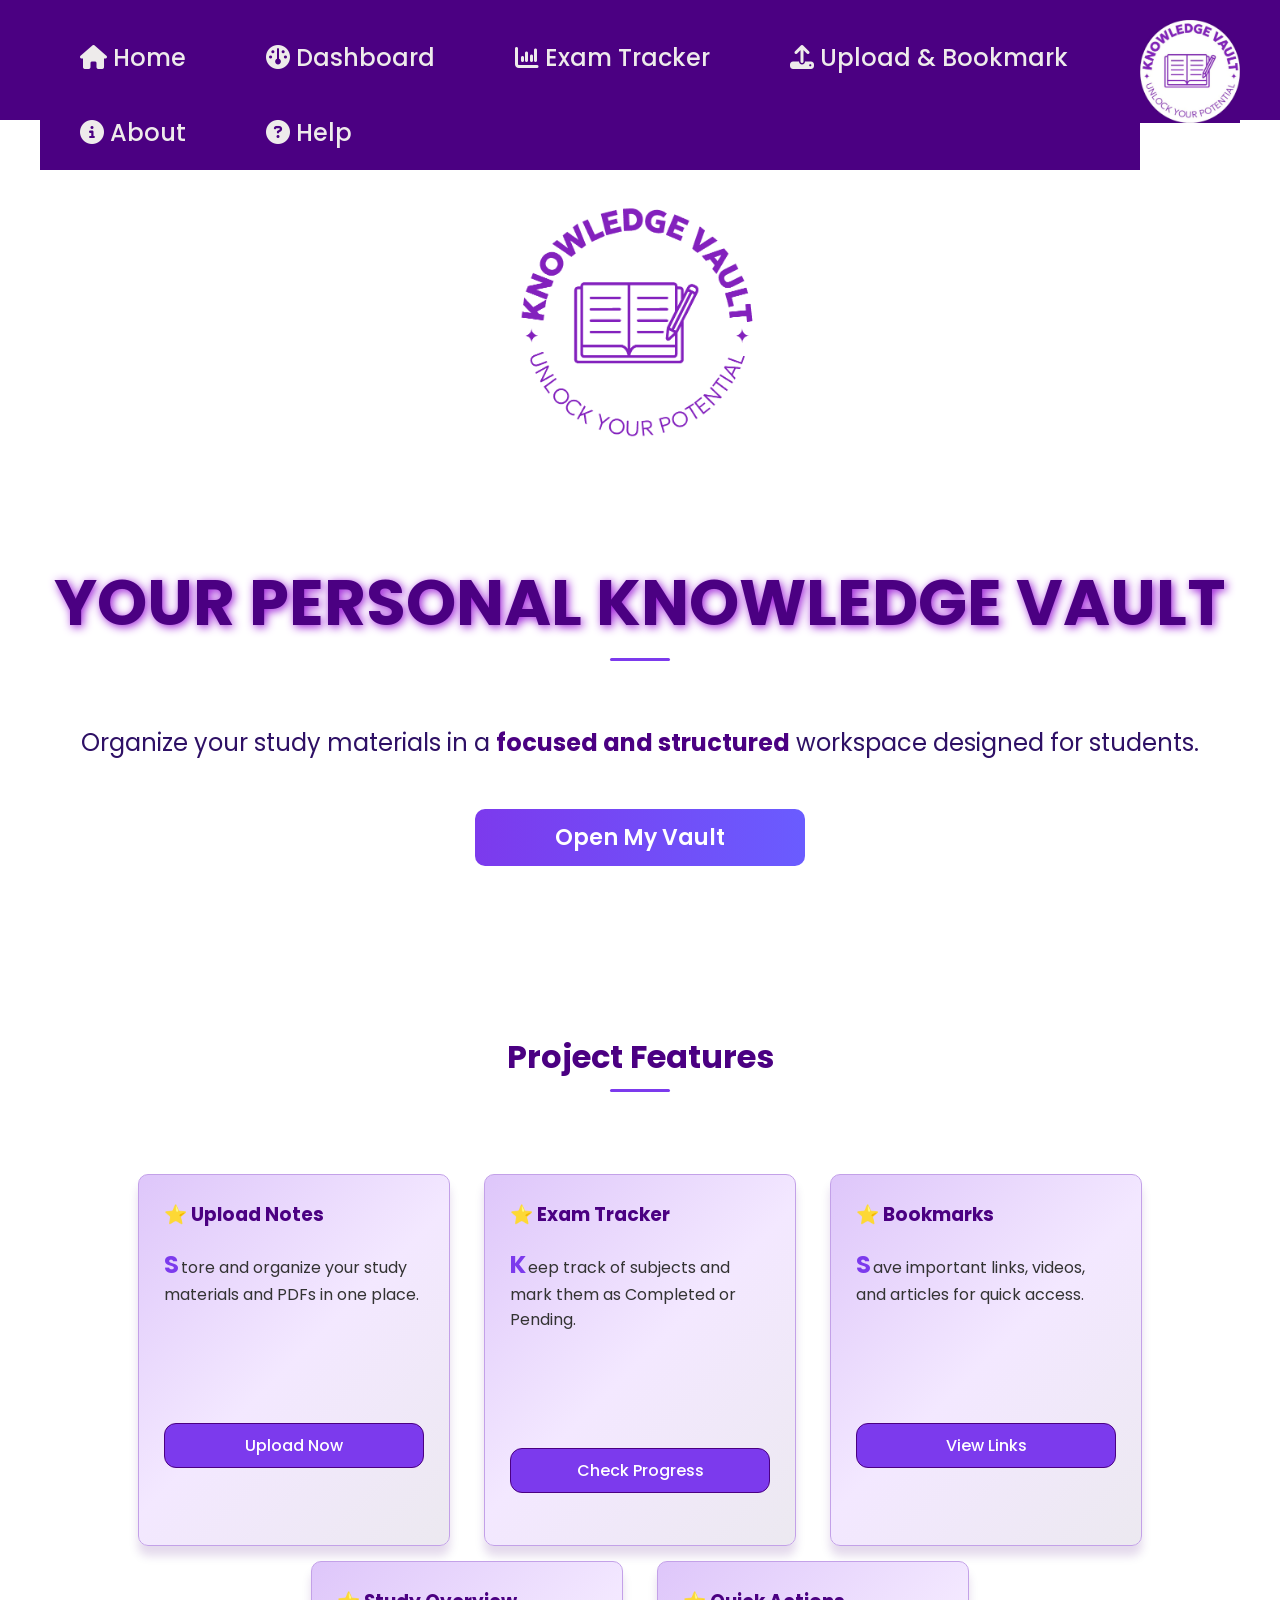
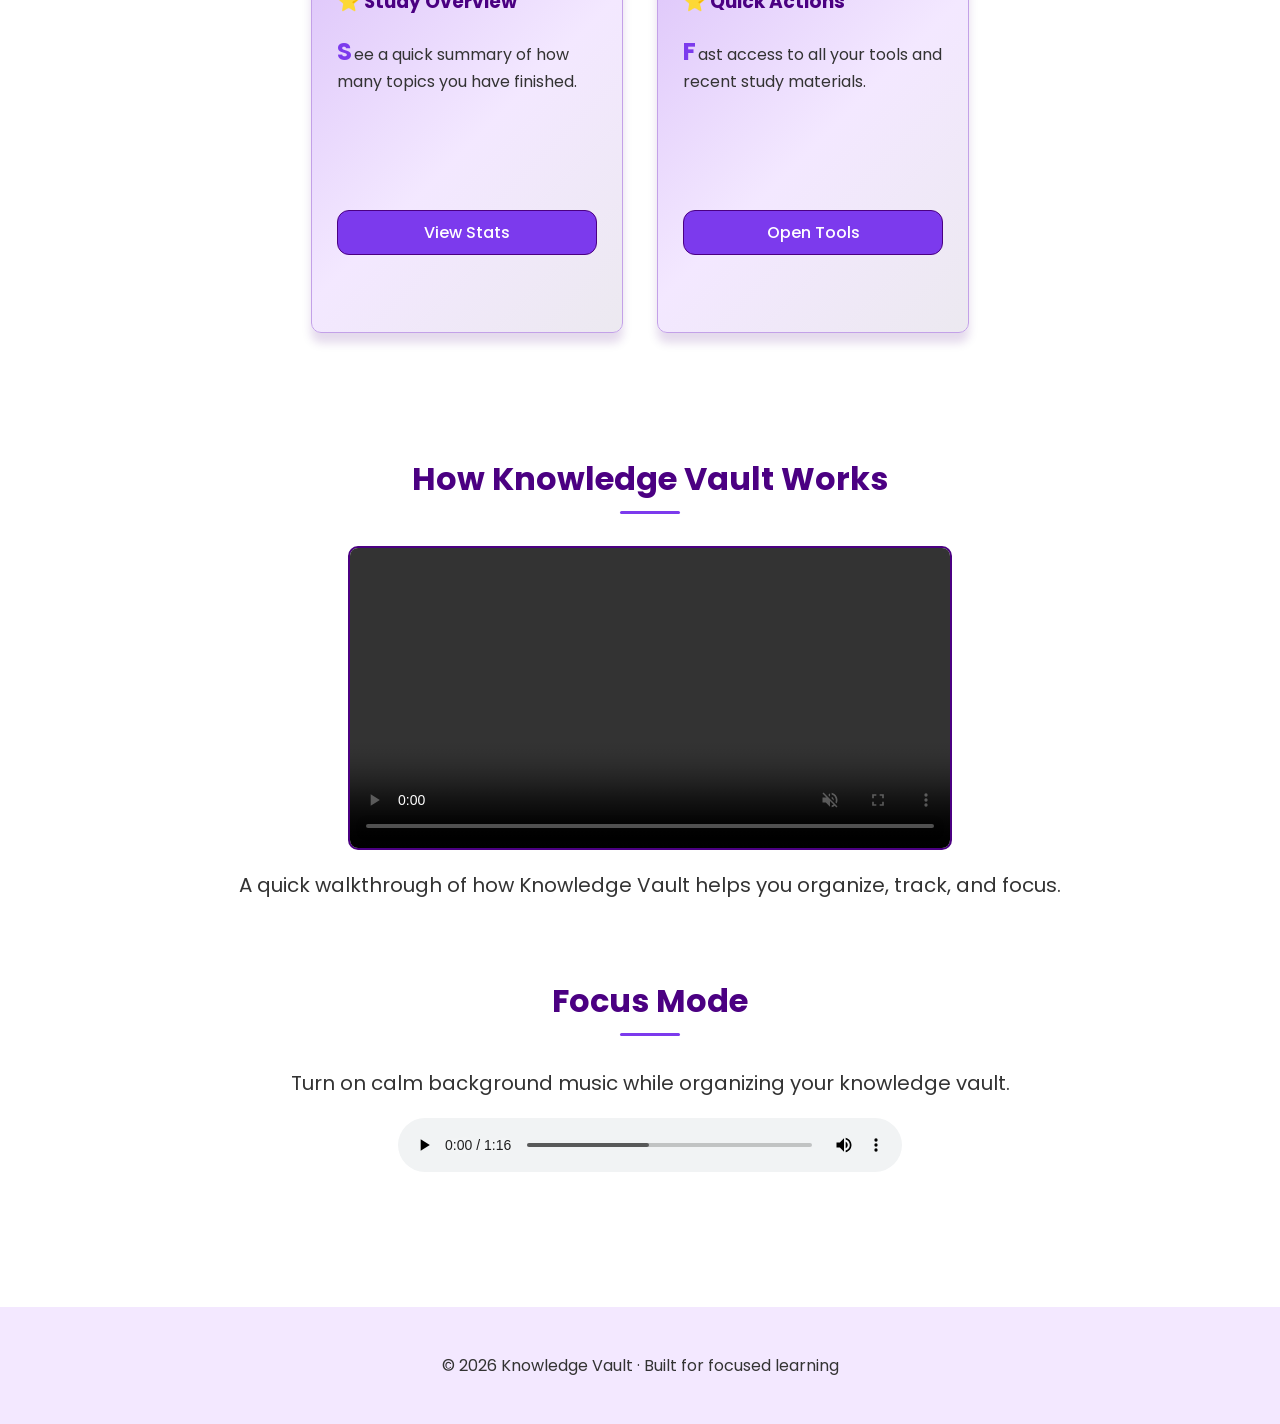
==== index.html @ 479a0c1a "Frontend with json and localstorage" ====
<!DOCTYPE html>

<head>
    <title>Knowledge Vault</title>
    <link rel="preconnect" href="https://fonts.googleapis.com">
    <link rel="preconnect" href="https://fonts.gstatic.com" crossorigin>
    <link href="https://fonts.googleapis.com/css2?family=Poppins:wght@400;500;600&display=swap" rel="stylesheet">
    <link rel="stylesheet"
        href="https://fonts.googleapis.com/css2?family=Material+Symbols+Outlined:opsz,wght,FILL,GRAD@24,400,0,0&icon_names=home" />




    <link rel="stylesheet" href="https://cdnjs.cloudflare.com/ajax/libs/font-awesome/6.5.0/css/all.min.css">

    <link rel="stylesheet" href="style.css">



</head>

<body>

    <!-- Navbar -->

<div class="navbar">

    <div id="logo">
        <img src="logo.jpg" alt="logo">
    </div>

    <div class="navlinks">
        <ul>
            <li><a href="index.html"><i class="fa-solid fa-house"></i> Home</a></li>
            <li><a href="dashboard.html"><i class="fa-solid fa-gauge"></i> Dashboard</a></li>
            <li><a href="exam_tracker.html"><i class="fa-solid fa-chart-column"></i> Exam Tracker</a></li>
            <li><a href="upload_bookmark.html"><i class="fa-solid fa-upload"></i> Upload & Bookmark</a></li>
            <li><a href="about.html"><i class="fa-solid fa-circle-info"></i> About</a></li>
            <li><a href="help.html"><i class="fa-solid fa-circle-question"></i> Help</a></li>
        </ul>
    </div>

</div>


    <div class="common">

        <!-- Hero Section -->
        <div class="hero">
            <div class="herotext">
                <img src="logoweb.png" alt="hero img - logo">
                <br>
                <br>
                <p class="main-heading">YOUR PERSONAL KNOWLEDGE VAULT</p>

                <p style="font-size:1.5em">
                    Organize your study materials in a
                    <span style="font-weight:600; color:#4B0082;">
                        <b>focused and structured</b>
                    </span>
                    workspace designed for students.
                </p>



                <a href="dashboard.html">
                    <button class="btn-main">Open My Vault</button>
                </a>

            </div>
        </div>
        
        <br>
        <!-- Features at a Glance -->
        <section class="features-section">
            <p class="headings">Project Features</p>
            <br> <br>
            <div class="cards">
                <h3>Upload Notes</h3>
                <p class="text">Store and organize your study materials and PDFs in one place.</p>
                <a href="upload_bookmark.html"><button id="btn">Upload Now</button></a>
            </div>

            <div class="cards">
                <h3>Exam Tracker</h3>
                <p class="text">Keep track of subjects and mark them as Completed or Pending.</p>
                <a href="exam_tracker.html"><button id="btn">Check Progress</button></a>
            </div>

            <div class="cards">
                <h3>Bookmarks</h3>
                <p class="text">Save important links, videos, and articles for quick access.</p>
                <a href="upload_bookmark.html"><button id="btn">View Links</button></a>
            </div>

            <div class="cards">
                <h3>Study Overview</h3>
                <p class="text">See a quick summary of how many topics you have finished.</p>
                <a href="dashboard.html"><button id="btn">View Stats</button></a>
            </div>

            <div class="cards">
                <h3>Quick Actions</h3>
                <p class="text">Fast access to all your tools and recent study materials.</p>
                <a href="dashboard.html"><button id="btn">Open Tools</button></a>
            </div>
        </section>

        <br>
        <div class="gif">

            <p class="headings">How Knowledge Vault Works</p>
            
            <video width="600" controls muted>
                <source src="Webp project gif.mp4" type="video/mp4">
            </video>

            <p class="text">
                A quick walkthrough of how Knowledge Vault helps you organize, track, and focus.
            </p>
        </div>
        <div class="audiofile">
            <br>

            <p class="headings">Focus Mode</p>

            <p class="text">
                Turn on calm background music while organizing your knowledge vault.
            </p>

            <audio controls>
                <source src="nature-437475 (1).mp3" type="audio/mpeg">
            </audio>
        </div>


    </div>
    <!-- Footer -->
    <footer>
        <p class="text">© 2026 Knowledge Vault · Built for focused learning</p>
    </footer>

</body>

</html>
---- style.css ----
@media (max-width: 768px) {
    .cards {
        width: 90%;
        margin: 20px auto;
    }

    .navbar ul li {
        float: none;
        text-align: center;
    }

    .main-heading {
        font-size: 2.5em;
    }
}

body {
    margin: 0;
    font-family: "Poppins", sans-serif;
    background-color: #ffffff;
    color: #2E1065;
    font-size: 16px;
    text-align: center;
   
}




.navbar {
    padding: 20px 40px;
    background-color: #4B0082;
    text-align: left; 
    height: 80px;
}


.navbar ul {
  list-style-type: none;
  margin: 0;
  padding: 0;
  overflow: hidden;
  background-color: #4B0082;
  vertical-align: middle;
  
}

.navbar ul li {
  float: left;
  
}

.navbar ul li a {
  display: block;
  color: #eeebeb;
  text-align: center;
  padding: 20px 40px;
  text-decoration: none;
  font-size: 1.5em;
  font-weight: 500;
}

.navbar ul li a:hover {
  background-color: #faf9f9;
  color: #4B0082;
}

.herotext img{
    width: 300px;
    height: auto;
}


#logo {
    margin: 0px;
    background-color: #2E1065; 
    float: right; 
    padding: 0px;
}

#logo img {
    width: 100px;
    height: auto;
    display: block;
}

header {
    background-color: #4B0082;
    overflow: auto; 
    padding: 10px 0;
}
.text{
    font-size: 1.25em;
    color: #333;
}

.details {
    text-align: left;
    padding: 10px 40px;
    font-size: 14px;
    color: #4B0082;
    background-color: #F3E8FF;
    border-bottom: 1px solid #D8B4FE;
}

.hero {
    padding: 60px 40px;
}

.herotext h1 {
    font-size: 2em;
    color: #4B0082;
    margin-bottom: 12px;
}

.features-section {
    padding: 50px 20px;
}

@keyframes slideUp {
    from {
        opacity: 0;
        transform: translateY(25px);
    }
    to {
        opacity: 1;
        transform: translateY(0);
    }
}

.cards {
    display: inline-block;
    vertical-align: top;
    margin: 15px;
    text-align: left;
    background: linear-gradient(
        135deg,
        #dec6fa 0%,
        #F3E8FF 50%,
        #ece9f0 100%
    );
    padding: 25px;
    width: 260px;
    min-height: 320px;
    border-radius: 10px;
    box-shadow: 0px 10px 10px rgba(75, 0, 130, 0.15);
    border: 1px solid #c3a1e8;
    word-wrap: break-word;
    transition: 0.3s;
    margin-top: 0;
    animation: slideUp 0.6s ease forwards;
}

.cards h3 {
    color: #4B0082;
    margin-top: 0;
}

.cards p {
    font-size: 16px;
    color: #333;
}
.cards:hover {
    box-shadow: 10px 20px 20px rgba(138, 57, 213, 0.2);
    
}

.cards p::first-letter {
    font-size: 1.5em;
    font-weight: bold;
    color: #7C3AED;
    margin-right: 2px;
}

.cards h3::before {
    content: "⭐ ";
    color: #5708e0;
}

#btn {
    width: 100%;
    height: 45px;
    background-color: #7C3AED;
    color: white;
    border: 1px solid #4B0082;
    border-radius: 12px;
    font-family: 'Poppins', sans-serif;
    font-weight: 500;
    cursor: pointer;
    margin-top: 100px;
    font-size: 16px;
    transition: 0.3s;
}



.btn-main {
    padding: 12px 80px; 
    background: linear-gradient(90deg,#7C3AED,#6a5cff);
    color: white;
    border: none;
    border-radius: 10px;
    font-family: 'Poppins', sans-serif;
    font-weight: 600;
    cursor: pointer;
    margin-top: 25px;
    font-size: 22px;
    display: inline-block;
    transition: 0.3s;
    position: relative;
    z-index: 1;
    margin-top: 25px;
}

.btn-main:hover {
    background-color: #4B0082;
    transform: scale(1.1);
}



/* Glow hover */

.btn-main:hover{
    transform: translateY(-2px) scale(1.03);
    box-shadow: 0 0 20px #6a5cff,
                0 0 40px #1e4ff0;
}


.main-heading{
    text-shadow: 2px 2px 10px rgb(155, 26, 215);
}
.headings::after, .main-heading::after {
    content: "";
    display: block;
    width: 60px;
    height: 3px;
    background-color: #7C3AED;
    margin: 8px auto;
    border-radius: 5px;
}
footer {
    margin-top: 10%;
    padding: 30px;
    font-size: 0.8em;
    background-color: #F3E8FF;
    color: #4B0082;
}

.spacer { margin-bottom: 2em; }
.gif, .audiofile { margin-left: 20px; }

video {
    max-width: 80%;
    height: auto;
    margin: 20px auto;
    display: block;
    border: 2px solid #4B0082;
    border-radius: 10px;
}
audio{
    width: 40%;
    
}
video:hover,
audio:hover {
    box-shadow: 0 12px 25px rgba(75, 0, 130, 0.25);
    transition: 0.3s;
}

.main-heading {
    font-size: 4em;
    font-weight: 700;
    color: #4B0082;
}

.headings {
    font-size: 2em;
    font-weight: 700;
    color: #4B0082;
    position: relative;
}


/* DASHBOARD */


/* =========================
   DASHBOARD PAGE STYLES
   ========================= */

.dashboard{
    padding: 40px;
}

/* Welcome box */
.dashboard-welcome{
    background-color: #F3E8FF;
    padding: 25px 30px;
    
    border-radius: 10px;
    text-align: left;
    margin-bottom: 40px;
    text-align: center;
}
.dashboard-welcome h1{
    margin: auto;
    font-size: 4rem;
    text-shadow: 2px 2px 10px rgb(155, 26, 215);
}

/* Quick actions */
.dashboard-actions{
    display: grid;
    grid-template-columns: repeat(2, 1fr);
    gap: 25px;
    margin-top: 20px;
}

.dashboard-card{
    background: linear-gradient(
        135deg,
        #dec6fa 0%,
        #F3E8FF 50%,
        #ece9f0 100%
    );
    padding: 30px;
    border-radius: 12px;
    box-shadow: 0px 10px 15px rgba(75, 0, 130, 0.15);
    border: 1px solid #c3a1e8;
    text-decoration: none;
    color: #4B0082;
    transition: 0.3s;
}

.dashboard-card:hover{
    transform: translateY(-5px);
    box-shadow: 0px 18px 25px rgba(75, 0, 130, 0.25);
}

.dashboard-card i{
    font-size: 2em;
    color: #7C3AED;
    margin-bottom: 10px;
}

/* Progress cards */
.progress-cards{
    display: flex;
    gap: 25px;
    margin-top: 20px;
}

.progress-box{
    flex: 1;
    background-color: #ffffff;
    padding: 25px;
    border-radius: 12px;
    border-top: 5px solid #7C3AED;
    box-shadow: 0px 10px 15px rgba(75, 0, 130, 0.1);
}

.progress-box p{
    font-size: 2em;
    font-weight: 600;
    color: #7C3AED;
    margin: 0;
}

/* Progress Bar */
.overall-progress{
    margin: 40px 0;
}

.progress-bar{
    width: 100%;
    height: 30px;
    background-color: #E5E7EB;
    border-radius: 20px;
    overflow: hidden;
}

.progress-fill{
    width: 70%;
    height: 100%;
    background-color: #7C3AED;
    border-radius: 20px;
}

/* Recent activity */
.recent-activity ul{
    background-color: #F3E8FF;
    padding: 25px 30px;
    border-radius: 10px;
    list-style: none;
    text-align: left;
    display: inline-block;
}

.recent-activity ul li{
    padding: 8px 0;
}

.recent-activity ul li::before{
    content: "✔ ";
    color: #7C3AED;
    font-weight: bold;
}

/* Responsive */
@media (max-width: 768px){
    .dashboard-actions{
        grid-template-columns: 1fr;
    }

    .progress-cards{
        flex-direction: column;
    }
}

/* =========================
   DASHBOARD – EXTRA FEATURES
   ========================= */

/* Today's Focus */
.focus-box{
    background-color: #F3E8FF;
    padding: 25px 30px;
    border-left: 6px solid #EF4444;
    border-radius: 10px;
    text-align: left;
    margin-bottom: 40px;
}

.focus-box h3{
    color: #4B0082;
    margin-top: 0;
}

.focus-tag{
    display: inline-block;
    margin-top: 10px;
    padding: 5px 12px;
    background-color: #EF4444;
    color: white;
    font-size: 0.85em;
    border-radius: 20px;
}

/* Upcoming Exams */
.upcoming ul,
.pinned ul{
    background-color: #F3E8FF;
    padding: 25px 30px;
    border-radius: 10px;
    list-style-type:  none ;
    text-align: left;
    display: inline-block;
}

.date{
    padding-left: 40px;
    float: right;
}
.upcoming ul{
    list-style-type: "📚";
    
}
.pinned ul li{
    padding: 10px 0;
    font-size: 1.1em;
    color: #333;
}

.upcoming ul li span{
    
    font-weight: 500;
    color: #7C3AED;
}

/* Pinned Resources */
.pinned ul li::before{
    content: "📌 ";
}



/* BOOKMARKS  */

.section-box{
    max-width: 700px;
    margin: 50px auto;
    padding: 30px;
    background-color: #F3E8FF;
    border-radius: 15px;
    box-shadow: 0px 10px 20px rgba(75,0,130,0.15);
    text-align: left;
}

.upload-form,
.bookmark-form{
    display: flex;
    flex-direction: column;
    gap: 15px;
    margin-top: 20px;
}

.upload-form input,
.bookmark-form input{
    padding: 12px;
    border-radius: 8px;
    border: 1px solid #C4B5FD;
    font-family: 'Poppins', sans-serif;
    font-size: 15px;
}

.bookmark-list{
    margin-top: 25px;
    padding-left: 0;
    list-style: none;
}

.bookmark-list li{
    padding: 12px;
    margin-bottom: 10px;
    background-color: #ffffff;
    border-radius: 8px;
    box-shadow: 0px 5px 10px rgba(0,0,0,0.08);
    display: flex;
    align-items: center;
    gap: 10px;
}

.bookmark-list i{
    color: #7C3AED;
}


/* ================================
   EXAM TRACKER – ADD ON CSS
   ================================ */

/* Form Layout */

.exam-form{
    display: grid;
    grid-template-columns: repeat(auto-fit,minmax(200px,1fr));
    gap: 15px;
    align-items: end;
}

.form-group{
    display: flex;
    flex-direction: column;
    text-align: left;
}

.form-group label{
    font-size: 14px;
    font-weight: 500;
    color: #4B0082;
    margin-bottom: 5px;
}

.exam-form input,
.exam-form select{
    padding: 10px;
    border-radius: 8px;
    border: 1px solid #C4B5FD;
    font-family: 'Poppins', sans-serif;
}

/* Grid Layout */

/* Subjects Layout – Flexbox Row Cards */

.subjects-grid{
    display: flex;
    flex-wrap: wrap;          /* allows next row if many subjects */
    gap: 20px;
    margin-top: 40px;
}

/* Each Card Width */

.subject-card{
    flex: 0 0 280px;         /* fixed card width */
}


/* Subject Card */

.subject-card{
    background: linear-gradient(
        135deg,
        #dec6fa 0%,
        #F3E8FF 50%,
        #ece9f0 100%
    );
    padding: 20px;
    border-radius: 12px;
    box-shadow: 0px 10px 15px rgba(75,0,130,0.15);
    border: 1px solid #c3a1e8;
    text-align: left;
    position: relative;
}

/* Priority Badge */

.priority-badge{
    position: absolute;
    top: 12px;
    right: 12px;
    padding: 4px 10px;
    border-radius: 20px;
    font-size: 12px;
    color: white;
}

.high{ background:#EF4444; }
.medium{ background:#F59E0B; }
.low{ background:#3B82F6; }

/* Dates */

.subject-dates{
    font-size: 14px;
    color: #333;
    margin: 10px 0;
}

/* Countdown */

.countdown{
    font-size: 13px;
    font-weight: 500;
    color: #7C3AED;
}

/* Progress */

.subject-progress{
    width: 100%;
    height: 10px;
    background:#E5E7EB;
    border-radius: 10px;
    overflow: hidden;
    margin: 10px 0;
}

.subject-progress-fill{
    height: 100%;
    background:#22C55E;
    width: 0%;
}

/* Buttons */

.subject-buttons{
    display: flex;
    gap: 8px;
}

.subject-buttons button{
    flex:1;
    padding: 6px;
    border:none;
    border-radius: 6px;
    color:white;
    font-size: 13px;
    cursor:pointer;
}

.complete-btn{ background:#22C55E; }
.revise-btn{ background:#EAB308; }
.delete-btn{ background:#EF4444; }

/* 
   ABOUT PAGE STYLES
    */

.about-container{
    width: 90%;
    margin: 40px auto;
    text-align: center;
}

/* Intro Card */

.about-intro{
    background-color: #F3E8FF;
    padding: 30px 40px;
    border-radius: 12px;
    box-shadow: 0px 10px 15px rgba(75,0,130,0.15);
    margin-bottom: 40px;
    text-align: left;
}

/* Mission Vision Grid */

.mv-grid{
    display: grid;
    grid-template-columns: repeat(2,1fr);
    gap: 25px;
    margin-bottom: 40px;
}

.mv-card{
    background: linear-gradient(
        135deg,
        #dec6fa 0%,
        #F3E8FF 50%,
        #ece9f0 100%
    );
    padding: 25px;
    border-radius: 12px;
    box-shadow: 0px 10px 15px rgba(75,0,130,0.15);
    border: 1px solid #c3a1e8;
    text-align: left;
}

/* Features Row */

.features-row{
    display: flex;
    flex-wrap: wrap;
    gap: 20px;
    justify-content: center;
    margin-bottom: 40px;
}

.feature-card{
    background: linear-gradient(
        135deg,
        #dec6fa 0%,
        #F3E8FF 50%,
        #ece9f0 100%
    );
    padding: 20px;
    width: 220px;
    border-radius: 12px;
    box-shadow: 0px 10px 15px rgba(75,0,130,0.15);
    border: 1px solid #c3a1e8;
    transition: 0.3s;
}

.feature-card:hover{
    transform: translateY(-5px);
    box-shadow: 0px 18px 25px rgba(75,0,130,0.25);
}

.feature-card i{
    font-size: 1.8em;
    color: #7C3AED;
    margin-bottom: 10px;
}

/* Tech Stack */

.tech-box{
    background-color: #F3E8FF;
    padding: 30px;
    border-radius: 12px;
    box-shadow: 0px 10px 15px rgba(75,0,130,0.15);
}

.tech-stack span{
    display: inline-block;
    margin: 8px;
    padding: 8px 16px;
    background-color: #7C3AED;
    color: white;
    border-radius: 20px;
    font-size: 14px;
}



/* 
   HELP PAGE STYLES
   */

.help-container{
    width: 90%;
    margin: 40px auto;
}

/* Help Sections */

.help-box{
    background-color: #F3E8FF;
    padding: 30px 40px;
    border-radius: 12px;
    box-shadow: 0px 10px 15px rgba(75,0,130,0.15);
    margin-bottom: 40px;
    text-align: left;
}

/* Steps List */

.help-box ol{
    padding-left: 20px;
}

.help-box li{
    margin-bottom: 10px;
    font-size: 15px;
}



/* 
   FAQ DROPDOWN (ACCORDION)
   */

.faq-item{
    margin-bottom: 15px;
}

/* Question Button */

.faq-question{
    width: 100%;
    padding: 15px 20px;
    background: linear-gradient(
        90deg,
        #7C3AED,
        #9c61ed
    );
    border: none;
    color: white;
    font-size: 16px;
    text-align: left;
    border-radius: 8px;
    cursor: pointer;
    font-family: "Poppins", sans-serif;
    display: flex;
    justify-content: space-between;
    align-items: center;
    transition: 0.3s;
}

.faq-question:hover{
    transform: scale(1.02);
    box-shadow: 0 0 15px rgba(124,58,237,0.5);
}

/* Answer Panel */

.faq-answer{
    max-height: 0;
    overflow: hidden;
    background-color: #ffffff;
    color: #333;
    padding: 0 20px;
    border-radius: 0 0 8px 8px;
    transition: max-height 0.4s ease;
    box-shadow: 0px 5px 10px rgba(0,0,0,0.08);
}

/* When Active */

.faq-answer.show{
    padding: 15px 20px;
    max-height: 200px;
}



.faq-question.active i{
    transform: rotate(180deg);
    transition: 0.3s;
}




  
   

@media (max-width: 768px){

    .mv-grid{
        grid-template-columns: 1fr;
    }

    .features-row{
        flex-direction: column;
        align-items: center;
    }

}
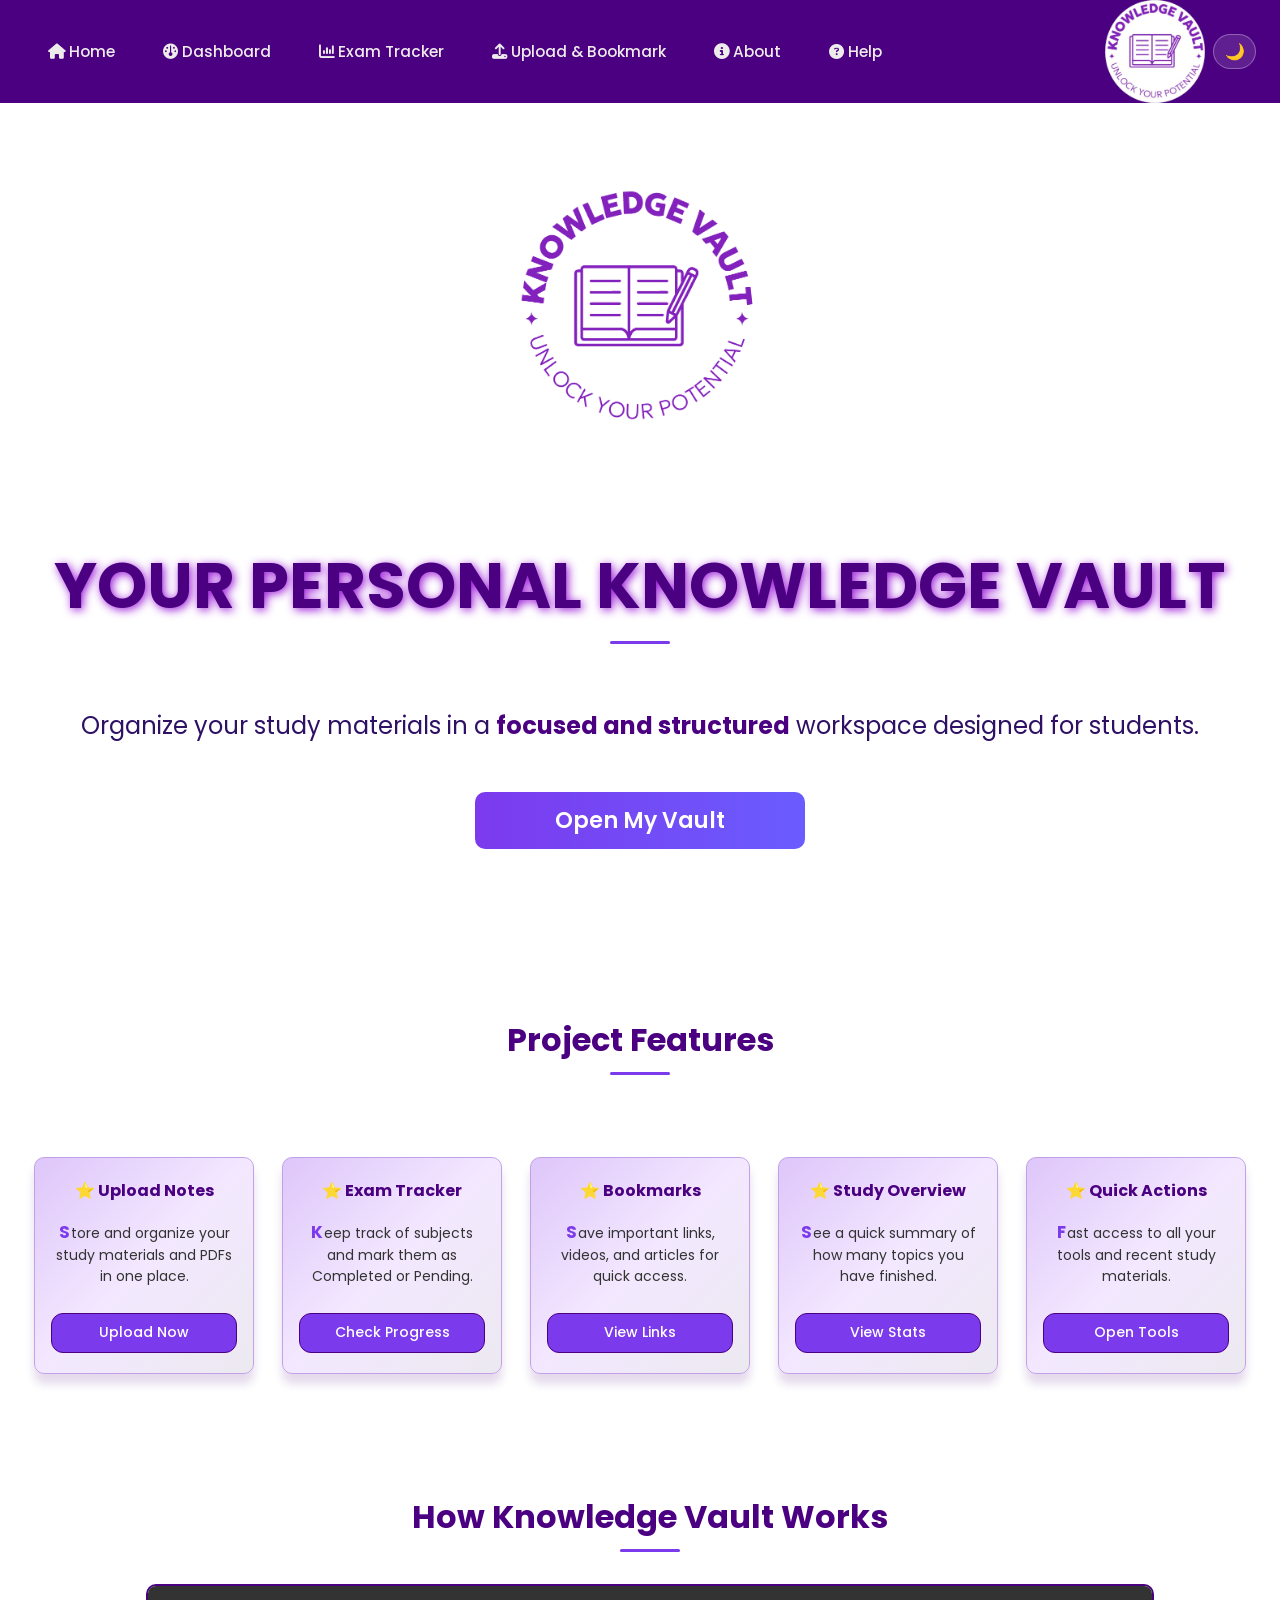
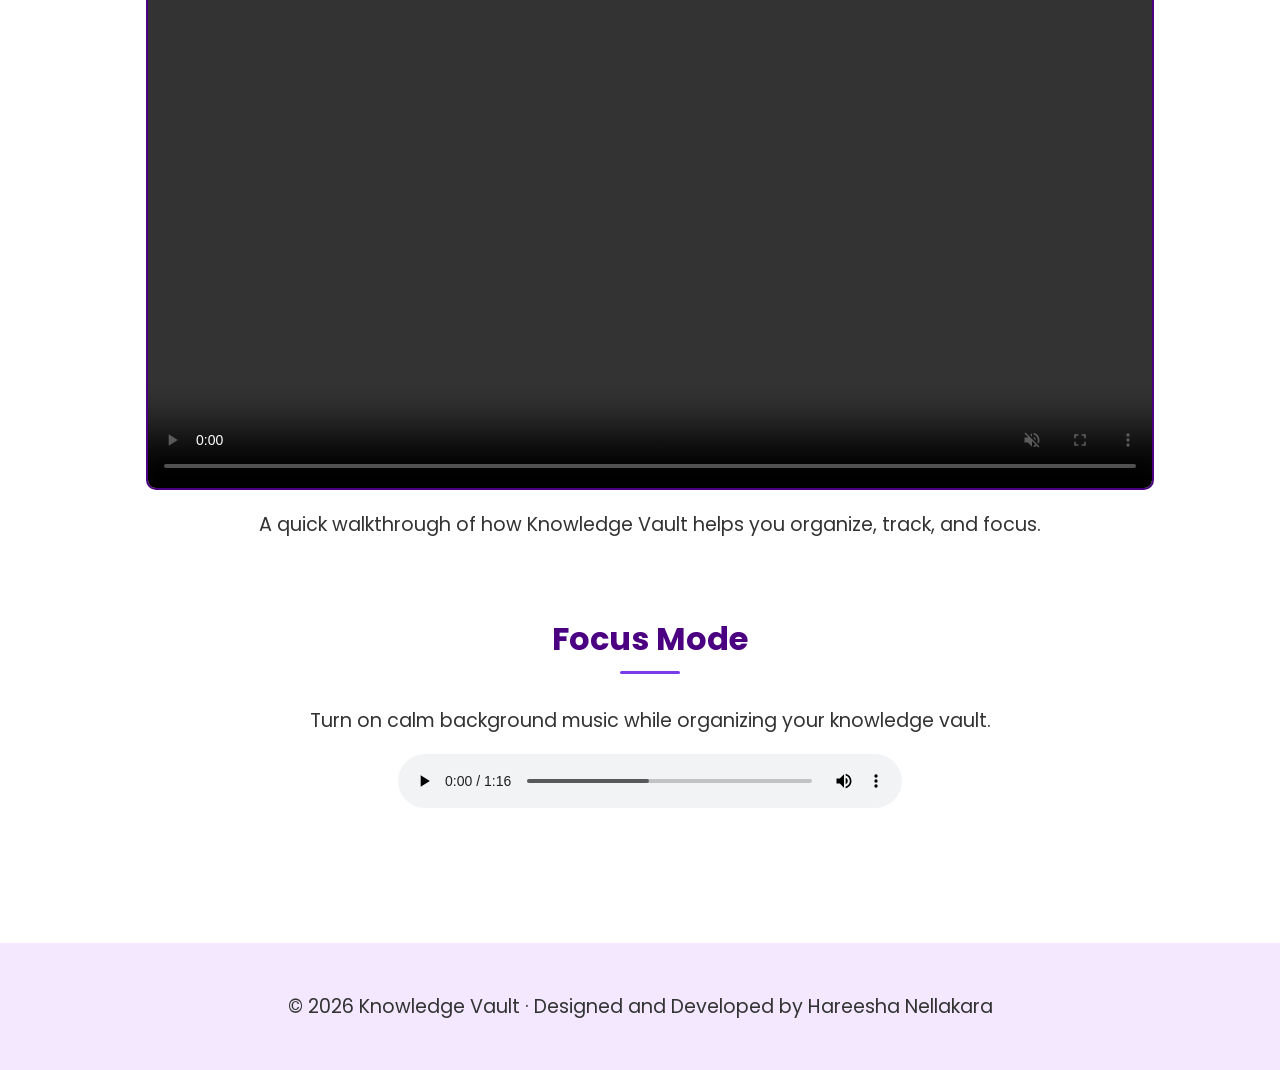
==== commit 9337a1cf: "Final update: backend integration, streak sync, dashboard improvements and UI polish" ====
--- a/index.html
+++ b/index.html
@@ -1,6 +1,7 @@
 <!DOCTYPE html>
 
 <head>
+    
     <title>Knowledge Vault</title>
     <link rel="preconnect" href="https://fonts.googleapis.com">
     <link rel="preconnect" href="https://fonts.gstatic.com" crossorigin>
@@ -9,13 +10,13 @@
         href="https://fonts.googleapis.com/css2?family=Material+Symbols+Outlined:opsz,wght,FILL,GRAD@24,400,0,0&icon_names=home" />
 
 
-
+    <meta name="author" content="Hareesha N">
 
     <link rel="stylesheet" href="https://cdnjs.cloudflare.com/ajax/libs/font-awesome/6.5.0/css/all.min.css">
 
     <link rel="stylesheet" href="style.css">
 
-
+    <link rel="icon" href="logo.jpg">
 
 </head>
 
@@ -23,24 +24,29 @@
 
     <!-- Navbar -->
 
-<div class="navbar">
+    <div class="navbar">
+        <div class="navlinks" id="navLinks">
+            <ul>
+                <li><a href="index.html"><i class="fa-solid fa-house"></i> Home</a></li>
+                <li><a href="dashboard.html"><i class="fa-solid fa-gauge"></i> Dashboard</a></li>
+                <li><a href="exam_tracker.html"><i class="fa-solid fa-chart-column"></i> Exam Tracker</a></li>
+                <li><a href="upload_bookmark.html"><i class="fa-solid fa-upload"></i> Upload & Bookmark</a></li>
+                <li><a href="about.html"><i class="fa-solid fa-circle-info"></i> About</a></li>
+                <li><a href="help.html"><i class="fa-solid fa-circle-question"></i> Help</a></li>
+            </ul>
+        </div>
+        <div id="logo">
+            <img src="logo.jpg" alt="logo">
+        </div>
+        <div class="hamburger" id="hamburger" onclick="toggleMenu()">
+            ☰
 
-    <div id="logo">
-        <img src="logo.jpg" alt="logo">
+        </div>
+
+        <button id="darkToggle" onclick="toggleDark()" title="Toggle Dark Mode">🌙</button>
+
+
     </div>
-
-    <div class="navlinks">
-        <ul>
-            <li><a href="index.html"><i class="fa-solid fa-house"></i> Home</a></li>
-            <li><a href="dashboard.html"><i class="fa-solid fa-gauge"></i> Dashboard</a></li>
-            <li><a href="exam_tracker.html"><i class="fa-solid fa-chart-column"></i> Exam Tracker</a></li>
-            <li><a href="upload_bookmark.html"><i class="fa-solid fa-upload"></i> Upload & Bookmark</a></li>
-            <li><a href="about.html"><i class="fa-solid fa-circle-info"></i> About</a></li>
-            <li><a href="help.html"><i class="fa-solid fa-circle-question"></i> Help</a></li>
-        </ul>
-    </div>
-
-</div>
 
 
     <div class="common">
@@ -69,7 +75,7 @@
 
             </div>
         </div>
-        
+
         <br>
         <!-- Features at a Glance -->
         <section class="features-section">
@@ -110,7 +116,7 @@
         <div class="gif">
 
             <p class="headings">How Knowledge Vault Works</p>
-            
+
             <video width="600" controls muted>
                 <source src="Webp project gif.mp4" type="video/mp4">
             </video>
@@ -137,9 +143,30 @@
     </div>
     <!-- Footer -->
     <footer>
-        <p class="text">© 2026 Knowledge Vault · Built for focused learning</p>
+        <p class="text">© 2026 Knowledge Vault · Designed and Developed by Hareesha Nellakara</p>
     </footer>
+    <script>
+        document.getElementById('hamburger').addEventListener('click', function () {
+            this.classList.toggle('open');
+            document.getElementById('navLinks').classList.toggle('open');
+        });
 
+        function toggleDark() {
+            const isDark = document.body.classList.toggle('dark');
+            localStorage.setItem('darkMode', isDark ? 'on' : 'off');
+            document.getElementById('darkToggle').textContent = isDark ? '☀️' : '🌙';
+        }
+
+        // On page load — restore saved preference
+        (function () {
+            if (localStorage.getItem('darkMode') === 'on') {
+                document.body.classList.add('dark');
+                const btn = document.getElementById('darkToggle');
+                if (btn) btn.textContent = '☀️';
+            }
+        })();
+    </script>
+    
 </body>
 
 </html>
--- a/style.css
+++ b/style.css
@@ -1,17 +1,13 @@
-@media (max-width: 768px) {
-    .cards {
-        width: 90%;
-        margin: 20px auto;
-    }
-
-    .navbar ul li {
-        float: none;
-        text-align: center;
-    }
-
-    .main-heading {
-        font-size: 2.5em;
-    }
+/* =====================================================
+   BASE RESET — prevents horizontal overflow / cutting
+   ===================================================== */
+
+*, *::before, *::after {
+    box-sizing: border-box;
+}
+
+html {
+    overflow-x: hidden;
 }
 
 body {
@@ -21,127 +17,202 @@
     color: #2E1065;
     font-size: 16px;
     text-align: center;
-   
-}
-
-
-
+    overflow-x: hidden;
+    width: 100%;
+    min-width: 0;
+}
+
+/* =====================================================
+   NAVBAR
+   ===================================================== */
 
 .navbar {
-    padding: 20px 40px;
+    padding: 0 1.5rem;
     background-color: #4B0082;
-    text-align: left; 
-    height: 80px;
-}
-
+    text-align: left;
+    min-height: 4rem;
+    height: auto;
+    display: flex;
+    align-items: center;
+    justify-content: space-between;
+    position: relative;
+    z-index: 1000;
+    width: 100%;
+    flex-wrap: nowrap;
+}
 
 .navbar ul {
-  list-style-type: none;
-  margin: 0;
-  padding: 0;
-  overflow: hidden;
-  background-color: #4B0082;
-  vertical-align: middle;
-  
+    list-style-type: none;
+    margin: 0;
+    padding: 0;
+    background-color: #4B0082;
+    display: flex;
+    align-items: center;
+    flex-wrap: nowrap;
+    min-width: 0;
+    overflow: visible;
 }
 
 .navbar ul li {
-  float: left;
-  
+    float: none;
 }
 
 .navbar ul li a {
-  display: block;
-  color: #eeebeb;
-  text-align: center;
-  padding: 20px 40px;
-  text-decoration: none;
-  font-size: 1.5em;
-  font-weight: 500;
+    display: block;
+    color: #eeebeb;
+    text-align: center;
+    padding: 1.25rem 1.5rem;
+    text-decoration: none;
+    font-size: clamp(0.85rem, 1.2vw, 1.1rem);
+    font-weight: 500;
+    white-space: nowrap;
 }
 
 .navbar ul li a:hover {
-  background-color: #faf9f9;
-  color: #4B0082;
-}
-
-.herotext img{
-    width: 300px;
-    height: auto;
-}
-
-
+    background-color: #faf9f9;
+    color: #4B0082;
+}
+
+/* --- Logo (right side, same as original) --- */
 #logo {
-    margin: 0px;
-    background-color: #2E1065; 
-    float: right; 
-    padding: 0px;
+    margin: 0;
+    background-color: #2E1065;
+    padding: 0;
+    flex-shrink: 0;
 }
 
 #logo img {
-    width: 100px;
+    width: clamp(60px, 8vw, 100px);
     height: auto;
     display: block;
 }
 
+/* --- Hamburger icon — works with ☰ text inside div --- */
+.hamburger {
+    display: none;
+    align-items: center;
+    justify-content: center;
+    width: 2.5rem;
+    height: 2.5rem;
+    cursor: pointer;
+    z-index: 1100;
+    flex-shrink: 0;
+    color: #ffffff;
+    font-size: 1.75rem;
+    line-height: 1;
+    user-select: none;
+    margin-left: 0.5rem;
+}
+
+/* Also support span-based hamburger if used */
+.hamburger span {
+    display: block;
+    width: 1.75rem;
+    height: 3px;
+    background-color: #ffffff;
+    border-radius: 3px;
+    transition: all 0.35s ease;
+    transform-origin: center;
+}
+.hamburger.open span:nth-child(1) { transform: translateY(9.5px) rotate(45deg); }
+.hamburger.open span:nth-child(2) { opacity: 0; transform: scaleX(0); }
+.hamburger.open span:nth-child(3) { transform: translateY(-9.5px) rotate(-45deg); }
+
+/* --- .navlinks wrapper div (your HTML wraps <ul> inside .navlinks) --- */
+.navlinks {
+    display: flex;
+    align-items: center;
+    flex: 1;
+    min-width: 0;
+    overflow: hidden;
+}
+
+.navlinks ul {
+    list-style: none;
+    margin: 0;
+    padding: 0;
+    background-color: #4B0082;
+    display: flex;
+    align-items: center;
+    flex-wrap: nowrap;
+    min-width: 0;
+}
+
+/* =====================================================
+   HEADER
+   ===================================================== */
+
 header {
     background-color: #4B0082;
-    overflow: auto; 
-    padding: 10px 0;
-}
-.text{
-    font-size: 1.25em;
-    color: #333;
-}
+    overflow: auto;
+    padding: 0.625rem 0;
+    width: 100%;
+}
+
+/* =====================================================
+   DETAILS BAR
+   ===================================================== */
 
 .details {
     text-align: left;
-    padding: 10px 40px;
-    font-size: 14px;
+    padding: 0.625rem 2.5rem;
+    font-size: 0.875rem;
     color: #4B0082;
     background-color: #F3E8FF;
     border-bottom: 1px solid #D8B4FE;
 }
 
+/* =====================================================
+   HERO
+   ===================================================== */
+
 .hero {
-    padding: 60px 40px;
+    padding: 3.75rem 2.5rem;
+}
+
+.herotext img {
+    width: clamp(150px, 30vw, 300px);
+    height: auto;
+    max-width: 100%;
 }
 
 .herotext h1 {
-    font-size: 2em;
+    font-size: clamp(1.2rem, 3vw, 2rem);
     color: #4B0082;
-    margin-bottom: 12px;
-}
+    margin-bottom: 0.75rem;
+}
+
+/* =====================================================
+   TEXT
+   ===================================================== */
+
+.text {
+    font-size: clamp(1rem, 1.5vw, 1.25rem);
+    color: #333;
+}
+
+/* =====================================================
+   FEATURE CARDS SECTION
+   ===================================================== */
 
 .features-section {
-    padding: 50px 20px;
+    padding: 3.125rem 1.25rem;
 }
 
 @keyframes slideUp {
-    from {
-        opacity: 0;
-        transform: translateY(25px);
-    }
-    to {
-        opacity: 1;
-        transform: translateY(0);
-    }
+    from { opacity: 0; transform: translateY(25px); }
+    to   { opacity: 1; transform: translateY(0); }
 }
 
 .cards {
     display: inline-block;
     vertical-align: top;
-    margin: 15px;
-    text-align: left;
-    background: linear-gradient(
-        135deg,
-        #dec6fa 0%,
-        #F3E8FF 50%,
-        #ece9f0 100%
-    );
-    padding: 25px;
-    width: 260px;
-    min-height: 320px;
+    margin: 0.75rem;
+    text-align: center;
+    background: linear-gradient(135deg, #dec6fa 0%, #F3E8FF 50%, #ece9f0 100%);
+    padding: 1.25rem 1rem;
+    width: clamp(160px, 18vw, 220px);
+    min-height: auto;
     border-radius: 10px;
     box-shadow: 0px 10px 10px rgba(75, 0, 130, 0.15);
     border: 1px solid #c3a1e8;
@@ -151,35 +222,19 @@
     animation: slideUp 0.6s ease forwards;
 }
 
-.cards h3 {
-    color: #4B0082;
-    margin-top: 0;
-}
-
-.cards p {
-    font-size: 16px;
-    color: #333;
-}
-.cards:hover {
-    box-shadow: 10px 20px 20px rgba(138, 57, 213, 0.2);
-    
-}
-
-.cards p::first-letter {
-    font-size: 1.5em;
-    font-weight: bold;
-    color: #7C3AED;
-    margin-right: 2px;
-}
-
-.cards h3::before {
-    content: "⭐ ";
-    color: #5708e0;
-}
+.cards h3 { color: #4B0082; margin-top: 0; text-align: center; font-size: 1rem; }
+.cards p  { font-size: 0.875rem; color: #333; text-align: center; }
+.cards:hover { box-shadow: 10px 20px 20px rgba(138, 57, 213, 0.2); }
+.cards p::first-letter { font-size: 1.2em; font-weight: bold; color: #7C3AED; margin-right: 1px; }
+.cards h3::before { content: "⭐ "; color: #5708e0; }
+
+/* =====================================================
+   BUTTONS
+   ===================================================== */
 
 #btn {
     width: 100%;
-    height: 45px;
+    height: 2.5rem;
     background-color: #7C3AED;
     color: white;
     border: 1px solid #4B0082;
@@ -187,50 +242,52 @@
     font-family: 'Poppins', sans-serif;
     font-weight: 500;
     cursor: pointer;
-    margin-top: 100px;
-    font-size: 16px;
+    margin-top: 0.75rem;
+    font-size: 0.875rem;
     transition: 0.3s;
 }
 
-
-
 .btn-main {
-    padding: 12px 80px; 
-    background: linear-gradient(90deg,#7C3AED,#6a5cff);
+    padding: 0.75rem 5rem;
+    background: linear-gradient(90deg, #7C3AED, #6a5cff);
     color: white;
     border: none;
     border-radius: 10px;
     font-family: 'Poppins', sans-serif;
     font-weight: 600;
     cursor: pointer;
-    margin-top: 25px;
-    font-size: 22px;
+    margin-top: 1.5625rem;
+    font-size: clamp(1rem, 2vw, 1.375rem);
     display: inline-block;
     transition: 0.3s;
     position: relative;
     z-index: 1;
-    margin-top: 25px;
+    max-width: 90%;
 }
 
 .btn-main:hover {
-    background-color: #4B0082;
-    transform: scale(1.1);
-}
-
-
-
-/* Glow hover */
-
-.btn-main:hover{
     transform: translateY(-2px) scale(1.03);
-    box-shadow: 0 0 20px #6a5cff,
-                0 0 40px #1e4ff0;
-}
-
-
-.main-heading{
+    box-shadow: 0 0 20px #6a5cff, 0 0 40px #1e4ff0;
+}
+
+/* =====================================================
+   TYPOGRAPHY
+   ===================================================== */
+
+.main-heading {
+    font-size: clamp(1.8rem, 5vw, 4rem);
+    font-weight: 700;
+    color: #4B0082;
     text-shadow: 2px 2px 10px rgb(155, 26, 215);
 }
+
+.headings {
+    font-size: clamp(1.2rem, 3vw, 2rem);
+    font-weight: 700;
+    color: #4B0082;
+    position: relative;
+}
+
 .headings::after, .main-heading::after {
     content: "";
     display: block;
@@ -240,205 +297,155 @@
     margin: 8px auto;
     border-radius: 5px;
 }
+
+/* =====================================================
+   VIDEO & AUDIO
+   ===================================================== */
+
+video {
+    max-width: 80%;
+    width: 100%;
+    height: auto;
+    margin: 1.25rem auto;
+    display: block;
+    border: 2px solid #4B0082;
+    border-radius: 10px;
+}
+
+audio {
+    width: clamp(200px, 40%, 100%);
+    max-width: 100%;
+}
+
+video:hover, audio:hover {
+    box-shadow: 0 12px 25px rgba(75, 0, 130, 0.25);
+    transition: 0.3s;
+}
+
+.spacer { margin-bottom: 2em; }
+.gif, .audiofile { margin-left: 1.25rem; }
+
+/* =====================================================
+   FOOTER
+   ===================================================== */
+
 footer {
     margin-top: 10%;
-    padding: 30px;
+    padding: 1.875rem;
     font-size: 0.8em;
     background-color: #F3E8FF;
     color: #4B0082;
 }
 
-.spacer { margin-bottom: 2em; }
-.gif, .audiofile { margin-left: 20px; }
-
-video {
-    max-width: 80%;
-    height: auto;
-    margin: 20px auto;
-    display: block;
-    border: 2px solid #4B0082;
+/* =====================================================
+   DASHBOARD
+   ===================================================== */
+
+.dashboard { padding: 2.5rem; }
+
+.dashboard-welcome {
+    background-color: #F3E8FF;
+    padding: 1.5625rem 1.875rem;
     border-radius: 10px;
-}
-audio{
-    width: 40%;
-    
-}
-video:hover,
-audio:hover {
-    box-shadow: 0 12px 25px rgba(75, 0, 130, 0.25);
-    transition: 0.3s;
-}
-
-.main-heading {
-    font-size: 4em;
-    font-weight: 700;
-    color: #4B0082;
-}
-
-.headings {
-    font-size: 2em;
-    font-weight: 700;
-    color: #4B0082;
-    position: relative;
-}
-
-
-/* DASHBOARD */
-
-
-/* =========================
-   DASHBOARD PAGE STYLES
-   ========================= */
-
-.dashboard{
-    padding: 40px;
-}
-
-/* Welcome box */
-.dashboard-welcome{
-    background-color: #F3E8FF;
-    padding: 25px 30px;
-    
-    border-radius: 10px;
-    text-align: left;
-    margin-bottom: 40px;
     text-align: center;
-}
-.dashboard-welcome h1{
+    margin-bottom: 2.5rem;
+}
+
+.dashboard-welcome h1 {
     margin: auto;
-    font-size: 4rem;
+    font-size: clamp(1.8rem, 5vw, 4rem);
     text-shadow: 2px 2px 10px rgb(155, 26, 215);
 }
 
-/* Quick actions */
-.dashboard-actions{
+.dashboard-actions {
     display: grid;
     grid-template-columns: repeat(2, 1fr);
-    gap: 25px;
-    margin-top: 20px;
-}
-
-.dashboard-card{
-    background: linear-gradient(
-        135deg,
-        #dec6fa 0%,
-        #F3E8FF 50%,
-        #ece9f0 100%
-    );
-    padding: 30px;
+    gap: 1.5625rem;
+    margin-top: 1.25rem;
+}
+
+.dashboard-card {
+    background: linear-gradient(135deg, #dec6fa 0%, #F3E8FF 50%, #ece9f0 100%);
+    padding: 1.25rem;
     border-radius: 12px;
     box-shadow: 0px 10px 15px rgba(75, 0, 130, 0.15);
     border: 1px solid #c3a1e8;
     text-decoration: none;
     color: #4B0082;
     transition: 0.3s;
-}
-
-.dashboard-card:hover{
+    text-align: center;
+}
+
+.dashboard-card:hover {
     transform: translateY(-5px);
     box-shadow: 0px 18px 25px rgba(75, 0, 130, 0.25);
 }
 
-.dashboard-card i{
-    font-size: 2em;
-    color: #7C3AED;
-    margin-bottom: 10px;
-}
-
-/* Progress cards */
-.progress-cards{
+.dashboard-card i { font-size: 2em; color: #7C3AED; margin-bottom: 10px; }
+
+.progress-cards {
     display: flex;
-    gap: 25px;
-    margin-top: 20px;
-}
-
-.progress-box{
+    gap: 1.5625rem;
+    margin-top: 1.25rem;
+    flex-wrap: wrap;
+}
+
+.progress-box {
     flex: 1;
+    min-width: 8.75rem;
     background-color: #ffffff;
-    padding: 25px;
+    padding: 1.5625rem;
     border-radius: 12px;
     border-top: 5px solid #7C3AED;
     box-shadow: 0px 10px 15px rgba(75, 0, 130, 0.1);
 }
 
-.progress-box p{
-    font-size: 2em;
-    font-weight: 600;
-    color: #7C3AED;
-    margin: 0;
-}
-
-/* Progress Bar */
-.overall-progress{
-    margin: 40px 0;
-}
-
-.progress-bar{
+.progress-box p { font-size: 2em; font-weight: 600; color: #7C3AED; margin: 0; }
+
+.overall-progress { margin: 2.5rem 0; }
+
+.progress-bar {
     width: 100%;
-    height: 30px;
+    height: 1.875rem;
     background-color: #E5E7EB;
     border-radius: 20px;
     overflow: hidden;
 }
 
-.progress-fill{
+.progress-fill {
     width: 70%;
     height: 100%;
     background-color: #7C3AED;
     border-radius: 20px;
 }
 
-/* Recent activity */
-.recent-activity ul{
+.recent-activity ul {
     background-color: #F3E8FF;
-    padding: 25px 30px;
+    padding: 1rem 1.25rem;
     border-radius: 10px;
     list-style: none;
     text-align: left;
     display: inline-block;
-}
-
-.recent-activity ul li{
-    padding: 8px 0;
-}
-
-.recent-activity ul li::before{
-    content: "✔ ";
-    color: #7C3AED;
-    font-weight: bold;
-}
-
-/* Responsive */
-@media (max-width: 768px){
-    .dashboard-actions{
-        grid-template-columns: 1fr;
-    }
-
-    .progress-cards{
-        flex-direction: column;
-    }
-}
-
-/* =========================
-   DASHBOARD – EXTRA FEATURES
-   ========================= */
-
-/* Today's Focus */
-.focus-box{
+    width: auto;
+    min-width: 250px;
+    max-width: 400px;
+}
+
+.recent-activity ul li { padding: 0.5rem 0; }
+.recent-activity ul li::before { content: "✔ "; color: #7C3AED; font-weight: bold; }
+
+.focus-box {
     background-color: #F3E8FF;
-    padding: 25px 30px;
+    padding: 1.5625rem 1.875rem;
     border-left: 6px solid #EF4444;
     border-radius: 10px;
     text-align: left;
-    margin-bottom: 40px;
-}
-
-.focus-box h3{
-    color: #4B0082;
-    margin-top: 0;
-}
-
-.focus-tag{
+    margin-bottom: 2.5rem;
+}
+
+.focus-box h3 { color: #4B0082; margin-top: 0; }
+
+.focus-tag {
     display: inline-block;
     margin-top: 10px;
     padding: 5px 12px;
@@ -448,389 +455,251 @@
     border-radius: 20px;
 }
 
-/* Upcoming Exams */
 .upcoming ul,
-.pinned ul{
+.pinned ul {
     background-color: #F3E8FF;
-    padding: 25px 30px;
+    padding: 1rem 1.25rem;
     border-radius: 10px;
-    list-style-type:  none ;
+    list-style-type: none;
     text-align: left;
     display: inline-block;
-}
-
-.date{
-    padding-left: 40px;
-    float: right;
-}
-.upcoming ul{
-    list-style-type: "📚";
-    
-}
-.pinned ul li{
-    padding: 10px 0;
-    font-size: 1.1em;
-    color: #333;
-}
-
-.upcoming ul li span{
-    
+    width: auto;
+    min-width: 250px;
+    max-width: 400px;
+}
+
+/* Each upcoming exam row: name on left, date on right, no giant gap */
+.upcoming ul li {
+    display: flex;
+    align-items: center;
+    padding: 0.4rem 0;
+    gap: 0.5rem;
+    flex-wrap: wrap;
+}
+
+.date {
+    padding-left: 0;
+    float: none;
     font-weight: 500;
     color: #7C3AED;
-}
-
-/* Pinned Resources */
-.pinned ul li::before{
-    content: "📌 ";
-}
-
-
-
-/* BOOKMARKS  */
-
-.section-box{
+    white-space: nowrap;
+    flex-shrink: 0;
+    font-size: 0.9rem;
+    margin-left: auto;
+}
+.recent-activity,
+.upcoming {
+    text-align: center;
+}
+
+.upcoming ul { list-style-type: none; }
+.pinned ul li { padding: 0.625rem 0; font-size: 1.1em; color: #333; }
+.upcoming ul li span { font-weight: 500; color: #333; }
+.pinned ul li::before { content: "📌 "; }
+
+/* =====================================================
+   BOOKMARKS
+   ===================================================== */
+
+.section-box {
     max-width: 700px;
-    margin: 50px auto;
-    padding: 30px;
+    width: 90%;
+    margin: 3.125rem auto;
+    padding: 1.875rem;
     background-color: #F3E8FF;
     border-radius: 15px;
-    box-shadow: 0px 10px 20px rgba(75,0,130,0.15);
+    box-shadow: 0px 10px 20px rgba(75, 0, 130, 0.15);
     text-align: left;
 }
 
 .upload-form,
-.bookmark-form{
+.bookmark-form {
     display: flex;
     flex-direction: column;
-    gap: 15px;
-    margin-top: 20px;
+    gap: 0.9375rem;
+    margin-top: 1.25rem;
 }
 
 .upload-form input,
-.bookmark-form input{
-    padding: 12px;
+.bookmark-form input {
+    padding: 0.75rem;
     border-radius: 8px;
     border: 1px solid #C4B5FD;
     font-family: 'Poppins', sans-serif;
-    font-size: 15px;
-}
-
-.bookmark-list{
-    margin-top: 25px;
-    padding-left: 0;
-    list-style: none;
-}
-
-.bookmark-list li{
-    padding: 12px;
-    margin-bottom: 10px;
+    font-size: 0.9375rem;
+    width: 100%;
+}
+
+.bookmark-list { margin-top: 1.5625rem; padding-left: 0; list-style: none; }
+
+.bookmark-list li {
+    padding: 0.75rem;
+    margin-bottom: 0.625rem;
     background-color: #ffffff;
     border-radius: 8px;
-    box-shadow: 0px 5px 10px rgba(0,0,0,0.08);
+    box-shadow: 0px 5px 10px rgba(0, 0, 0, 0.08);
     display: flex;
     align-items: center;
-    gap: 10px;
-}
-
-.bookmark-list i{
-    color: #7C3AED;
-}
-
-
-/* ================================
-   EXAM TRACKER – ADD ON CSS
-   ================================ */
-
-/* Form Layout */
-
-.exam-form{
+    gap: 0.625rem;
+    word-break: break-all;
+}
+
+.bookmark-list i { color: #7C3AED; }
+
+/* =====================================================
+   EXAM TRACKER
+   ===================================================== */
+
+.exam-form {
     display: grid;
-    grid-template-columns: repeat(auto-fit,minmax(200px,1fr));
-    gap: 15px;
+    grid-template-columns: repeat(auto-fit, minmax(200px, 1fr));
+    gap: 0.9375rem;
     align-items: end;
 }
 
-.form-group{
-    display: flex;
-    flex-direction: column;
-    text-align: left;
-}
-
-.form-group label{
-    font-size: 14px;
-    font-weight: 500;
-    color: #4B0082;
-    margin-bottom: 5px;
-}
+.form-group { display: flex; flex-direction: column; text-align: left; }
+.form-group label { font-size: 0.875rem; font-weight: 500; color: #4B0082; margin-bottom: 5px; }
 
 .exam-form input,
-.exam-form select{
-    padding: 10px;
+.exam-form select {
+    padding: 0.625rem;
     border-radius: 8px;
     border: 1px solid #C4B5FD;
     font-family: 'Poppins', sans-serif;
-}
-
-/* Grid Layout */
-
-/* Subjects Layout – Flexbox Row Cards */
-
-.subjects-grid{
+    width: 100%;
+}
+
+.subjects-grid {
     display: flex;
-    flex-wrap: wrap;          /* allows next row if many subjects */
-    gap: 20px;
-    margin-top: 40px;
-}
-
-/* Each Card Width */
-
-.subject-card{
-    flex: 0 0 280px;         /* fixed card width */
-}
-
-
-/* Subject Card */
-
-.subject-card{
-    background: linear-gradient(
-        135deg,
-        #dec6fa 0%,
-        #F3E8FF 50%,
-        #ece9f0 100%
-    );
-    padding: 20px;
+    flex-wrap: wrap;
+    gap: 1.25rem;
+    margin-top: 2.5rem;
+}
+
+.subject-card {
+    flex: 1 1 17.5rem;
+    max-width: 20rem;
+    background: linear-gradient(135deg, #dec6fa 0%, #F3E8FF 50%, #ece9f0 100%);
+    padding: 1.25rem;
     border-radius: 12px;
-    box-shadow: 0px 10px 15px rgba(75,0,130,0.15);
+    box-shadow: 0px 10px 15px rgba(75, 0, 130, 0.15);
     border: 1px solid #c3a1e8;
     text-align: left;
     position: relative;
 }
 
-/* Priority Badge */
-
-.priority-badge{
-    position: absolute;
-    top: 12px;
-    right: 12px;
-    padding: 4px 10px;
-    border-radius: 20px;
-    font-size: 12px;
-    color: white;
-}
-
-.high{ background:#EF4444; }
-.medium{ background:#F59E0B; }
-.low{ background:#3B82F6; }
-
-/* Dates */
-
-.subject-dates{
-    font-size: 14px;
-    color: #333;
-    margin: 10px 0;
-}
-
-/* Countdown */
-
-.countdown{
-    font-size: 13px;
-    font-weight: 500;
-    color: #7C3AED;
-}
-
-/* Progress */
-
-.subject-progress{
-    width: 100%;
-    height: 10px;
-    background:#E5E7EB;
-    border-radius: 10px;
-    overflow: hidden;
-    margin: 10px 0;
-}
-
-.subject-progress-fill{
-    height: 100%;
-    background:#22C55E;
-    width: 0%;
-}
-
-/* Buttons */
-
-.subject-buttons{
-    display: flex;
-    gap: 8px;
-}
-
-.subject-buttons button{
-    flex:1;
-    padding: 6px;
-    border:none;
-    border-radius: 6px;
-    color:white;
-    font-size: 13px;
-    cursor:pointer;
-}
-
-.complete-btn{ background:#22C55E; }
-.revise-btn{ background:#EAB308; }
-.delete-btn{ background:#EF4444; }
-
-/* 
-   ABOUT PAGE STYLES
-    */
-
-.about-container{
-    width: 90%;
-    margin: 40px auto;
-    text-align: center;
-}
-
-/* Intro Card */
-
-.about-intro{
+.priority-badge { position: absolute; top: 12px; right: 12px; padding: 4px 10px; border-radius: 20px; font-size: 0.75rem; color: white; }
+.high   { background: #EF4444; }
+.medium { background: #F59E0B; }
+.low    { background: #3B82F6; }
+
+.subject-dates { font-size: 0.875rem; color: #333; margin: 10px 0; }
+.countdown { font-size: 0.8125rem; font-weight: 500; color: #7C3AED; }
+
+.subject-progress { width: 100%; height: 10px; background: #E5E7EB; border-radius: 10px; overflow: hidden; margin: 10px 0; }
+.subject-progress-fill { height: 100%; background: #22C55E; width: 0%; }
+
+.subject-buttons { display: flex; gap: 0.5rem; flex-wrap: wrap; }
+.subject-buttons button { flex: 1; min-width: 3.75rem; padding: 6px; border: none; border-radius: 6px; color: white; font-size: 0.8125rem; cursor: pointer; }
+.complete-btn { background: #22C55E; }
+.revise-btn   { background: #EAB308; }
+.delete-btn   { background: #EF4444; }
+
+/* =====================================================
+   ABOUT PAGE
+   ===================================================== */
+
+.about-container { width: 90%; margin: 2.5rem auto; text-align: center; }
+
+.about-intro {
     background-color: #F3E8FF;
-    padding: 30px 40px;
+    padding: 1.875rem 2.5rem;
     border-radius: 12px;
-    box-shadow: 0px 10px 15px rgba(75,0,130,0.15);
-    margin-bottom: 40px;
+    box-shadow: 0px 10px 15px rgba(75, 0, 130, 0.15);
+    margin-bottom: 2.5rem;
     text-align: left;
 }
 
-/* Mission Vision Grid */
-
-.mv-grid{
+.mv-grid {
     display: grid;
-    grid-template-columns: repeat(2,1fr);
-    gap: 25px;
-    margin-bottom: 40px;
-}
-
-.mv-card{
-    background: linear-gradient(
-        135deg,
-        #dec6fa 0%,
-        #F3E8FF 50%,
-        #ece9f0 100%
-    );
-    padding: 25px;
+    grid-template-columns: repeat(2, 1fr);
+    gap: 1.5625rem;
+    margin-bottom: 2.5rem;
+}
+
+.mv-card {
+    background: linear-gradient(135deg, #dec6fa 0%, #F3E8FF 50%, #ece9f0 100%);
+    padding: 1.5625rem;
     border-radius: 12px;
-    box-shadow: 0px 10px 15px rgba(75,0,130,0.15);
+    box-shadow: 0px 10px 15px rgba(75, 0, 130, 0.15);
     border: 1px solid #c3a1e8;
     text-align: left;
 }
 
-/* Features Row */
-
-.features-row{
+.features-row {
     display: flex;
     flex-wrap: wrap;
-    gap: 20px;
+    gap: 1.25rem;
     justify-content: center;
-    margin-bottom: 40px;
-}
-
-.feature-card{
-    background: linear-gradient(
-        135deg,
-        #dec6fa 0%,
-        #F3E8FF 50%,
-        #ece9f0 100%
-    );
-    padding: 20px;
-    width: 220px;
+    margin-bottom: 2.5rem;
+}
+
+.feature-card {
+    background: linear-gradient(135deg, #dec6fa 0%, #F3E8FF 50%, #ece9f0 100%);
+    padding: 1.25rem;
+    width: clamp(140px, 20vw, 220px);
     border-radius: 12px;
-    box-shadow: 0px 10px 15px rgba(75,0,130,0.15);
+    box-shadow: 0px 10px 15px rgba(75, 0, 130, 0.15);
     border: 1px solid #c3a1e8;
     transition: 0.3s;
 }
 
-.feature-card:hover{
-    transform: translateY(-5px);
-    box-shadow: 0px 18px 25px rgba(75,0,130,0.25);
-}
-
-.feature-card i{
-    font-size: 1.8em;
-    color: #7C3AED;
-    margin-bottom: 10px;
-}
-
-/* Tech Stack */
-
-.tech-box{
-    background-color: #F3E8FF;
-    padding: 30px;
-    border-radius: 12px;
-    box-shadow: 0px 10px 15px rgba(75,0,130,0.15);
-}
-
-.tech-stack span{
+.feature-card:hover { transform: translateY(-5px); box-shadow: 0px 18px 25px rgba(75, 0, 130, 0.25); }
+.feature-card i { font-size: 1.8em; color: #7C3AED; margin-bottom: 10px; }
+
+.tech-box { background-color: #F3E8FF; padding: 1.875rem; border-radius: 12px; box-shadow: 0px 10px 15px rgba(75, 0, 130, 0.15); }
+
+.tech-stack span {
     display: inline-block;
-    margin: 8px;
-    padding: 8px 16px;
+    margin: 0.5rem;
+    padding: 0.5rem 1rem;
     background-color: #7C3AED;
     color: white;
     border-radius: 20px;
-    font-size: 14px;
-}
-
-
-
-/* 
-   HELP PAGE STYLES
-   */
-
-.help-container{
-    width: 90%;
-    margin: 40px auto;
-}
-
-/* Help Sections */
-
-.help-box{
+    font-size: 0.875rem;
+}
+
+/* =====================================================
+   HELP PAGE
+   ===================================================== */
+
+.help-container { width: 90%; margin: 2.5rem auto; }
+
+.help-box {
     background-color: #F3E8FF;
-    padding: 30px 40px;
+    padding: 1.875rem 2.5rem;
     border-radius: 12px;
-    box-shadow: 0px 10px 15px rgba(75,0,130,0.15);
-    margin-bottom: 40px;
+    box-shadow: 0px 10px 15px rgba(75, 0, 130, 0.15);
+    margin-bottom: 2.5rem;
     text-align: left;
 }
 
-/* Steps List */
-
-.help-box ol{
-    padding-left: 20px;
-}
-
-.help-box li{
-    margin-bottom: 10px;
-    font-size: 15px;
-}
-
-
-
-/* 
-   FAQ DROPDOWN (ACCORDION)
-   */
-
-.faq-item{
-    margin-bottom: 15px;
-}
-
-/* Question Button */
-
-.faq-question{
+.help-box ol { padding-left: 1.25rem; }
+.help-box li { margin-bottom: 0.625rem; font-size: 0.9375rem; }
+
+/* =====================================================
+   FAQ ACCORDION
+   ===================================================== */
+
+.faq-item { margin-bottom: 0.9375rem; }
+
+.faq-question {
     width: 100%;
-    padding: 15px 20px;
-    background: linear-gradient(
-        90deg,
-        #7C3AED,
-        #9c61ed
-    );
+    padding: 0.9375rem 1.25rem;
+    background: linear-gradient(90deg, #7C3AED, #9c61ed);
     border: none;
     color: white;
-    font-size: 16px;
+    font-size: 1rem;
     text-align: left;
     border-radius: 8px;
     cursor: pointer;
@@ -841,57 +710,930 @@
     transition: 0.3s;
 }
 
-.faq-question:hover{
-    transform: scale(1.02);
-    box-shadow: 0 0 15px rgba(124,58,237,0.5);
-}
-
-/* Answer Panel */
-
-.faq-answer{
+.faq-question:hover { transform: scale(1.02); box-shadow: 0 0 15px rgba(124, 58, 237, 0.5); }
+
+.faq-answer {
     max-height: 0;
     overflow: hidden;
     background-color: #ffffff;
     color: #333;
-    padding: 0 20px;
+    padding: 0 1.25rem;
     border-radius: 0 0 8px 8px;
     transition: max-height 0.4s ease;
-    box-shadow: 0px 5px 10px rgba(0,0,0,0.08);
-}
-
-/* When Active */
-
-.faq-answer.show{
-    padding: 15px 20px;
-    max-height: 200px;
-}
-
-
-
-.faq-question.active i{
-    transform: rotate(180deg);
-    transition: 0.3s;
-}
-
-
-
-
-  
-   
-
-@media (max-width: 768px){
-
-    .mv-grid{
-        grid-template-columns: 1fr;
+    box-shadow: 0px 5px 10px rgba(0, 0, 0, 0.08);
+}
+
+.faq-answer.show { padding: 0.9375rem 1.25rem; max-height: 200px; }
+.faq-question.active i { transform: rotate(180deg); transition: 0.3s; }
+
+/* =====================================================
+   SEARCH BAR
+   ===================================================== */
+
+.search-container {
+    width: clamp(280px, 60%, 700px);
+    margin: 2rem auto;
+    position: relative;
+}
+
+.search-container input {
+    width: 100%;
+    padding: 0.9rem 2.5rem 0.9rem 2.5rem;
+    border-radius: 2rem;
+    border: 1px solid #C4B5FD;
+    font-family: 'Poppins', sans-serif;
+    font-size: 1rem;
+    outline: none;
+}
+
+.search-container input:focus { border-color: #7C3AED; box-shadow: 0 0 0.6rem rgba(124, 58, 237, 0.4); }
+.search-container i { position: absolute; left: 0.9rem; top: 50%; transform: translateY(-50%); color: #7C3AED; }
+.clear-btn { position: absolute; right: 1rem; top: 50%; transform: translateY(-50%); cursor: pointer; color: #999; }
+.empty-state { margin-top: 2rem; font-size: 1.1rem; color: #555; }
+
+/* =====================================================
+   STREAK
+   ===================================================== */
+
+.streak-wrapper {
+    width: 100%;
+    display: flex;
+    justify-content: center;
+    align-items: center;
+    margin: 1.25rem 0;
+    overflow: visible;
+}
+
+.streak-box {
+    padding: 1.125rem 1.875rem 1.125rem 3.75rem;
+    font-size: clamp(1.2rem, 2.5vw, 2rem);
+    font-weight: 700;
+    text-align: center;
+    margin: 1.25rem auto;
+    background: linear-gradient(135deg, #7C3AED, #4B0082);
+    color: white;
+    border-radius: 15px;
+    width: fit-content;
+    max-width: 90%;
+    box-shadow: 0px 10px 25px rgba(124, 58, 237, 0.4);
+    position: relative;
+    overflow: visible;
+    animation: streakGlow 2s infinite alternate;
+    z-index: 6;
+}
+
+@keyframes streakGlow {
+    from { box-shadow: 0px 10px 20px rgba(124, 58, 237, 0.3); }
+    to   { box-shadow: 0px 15px 35px rgba(124, 58, 237, 0.6); }
+}
+
+@keyframes streakPop {
+    0%   { transform: scale(1); }
+    40%  { transform: scale(1.2); color: #FACC15; }
+    100% { transform: scale(1); }
+}
+
+.streak-animate { animation: streakPop 0.6s ease; }
+
+.streak-box::before {
+    content: "🔥";
+    position: absolute;
+    left: 20px;
+    top: 50%;
+    transform: translateY(-40%);
+    font-size: 1.875rem;
+    animation: fireMove 2s infinite ease-in-out;
+}
+
+@keyframes fireMove {
+    0%   { transform: translateY(-50%) scale(1); opacity: 0.7; }
+    50%  { transform: translateY(-60%) scale(1.2); opacity: 1; }
+    100% { transform: translateY(-50%) scale(1); opacity: 0.7; }
+}
+
+#streakCount { color: #f3f2f5; font-size: 2.5rem; transition: 0.3s; }
+
+.golden {
+    color: gold !important;
+    text-shadow: 0 0 10px gold, 0 0 20px orange, 0 0 30px yellow;
+    animation: goldenPulse 1s infinite alternate;
+}
+
+@keyframes goldenPulse {
+    from { transform: scale(1); }
+    to   { transform: scale(1.15); }
+}
+
+.streak-popup {
+    position: fixed;
+    bottom: 6.25rem;
+    right: 1.875rem;
+    background: #22c55e;
+    color: white;
+    padding: 0.625rem 1.125rem;
+    border-radius: 8px;
+    font-weight: 600;
+    animation: popUp 1.5s ease forwards;
+}
+
+@keyframes popUp {
+    0%   { transform: translateY(20px); opacity: 0; }
+    50%  { transform: translateY(-10px); opacity: 1; }
+    100% { transform: translateY(-30px); opacity: 0; }
+}
+
+.confetti { position: fixed; top: 0; width: 8px; height: 8px; background: red; animation: fall linear forwards; }
+@keyframes fall { to { transform: translateY(100vh); } }
+
+.demo-buttons { text-align: center; margin-top: 0.625rem; }
+.demo-buttons button { margin: 5px; padding: 6px 12px; border: none; background: #7C3AED; color: white; border-radius: 6px; cursor: pointer; }
+
+/* =====================================================
+   TOAST
+   ===================================================== */
+
+.toast {
+    position: fixed;
+    bottom: 2.5rem;
+    left: 50%;
+    transform: translateX(-50%);
+    background: #7C3AED;
+    color: white;
+    padding: 0.875rem 1.75rem;
+    border-radius: 10px;
+    font-size: 1.1rem;
+    font-weight: 600;
+    box-shadow: 0px 8px 25px rgba(0, 0, 0, 0.25);
+    animation: fadeInToast 0.3s ease;
+    z-index: 9999;
+    max-width: 90vw;
+    text-align: center;
+    white-space: nowrap;
+}
+
+@keyframes fadeInToast {
+    from { opacity: 0; transform: translateX(-50%) translateY(10px); }
+    to   { opacity: 1; transform: translateX(-50%) translateY(0); }
+}
+
+/* =====================================================
+   RESPONSIVE — TABLET  (max-width: 900px)
+   ===================================================== */
+
+@media (max-width: 900px) {
+
+    /* Show hamburger */
+    .hamburger { display: flex; }
+
+    /* Hide the navlinks wrapper + its ul — shown via .open */
+    .navlinks {
+        display: none;
+        flex-direction: column;
+        position: absolute;
+        top: 100%;
+        left: 0;
+        right: 0;
+        width: 100%;
+        background-color: #4B0082;
+        z-index: 999;
+        padding: 0.5rem 0;
+        box-shadow: 0 8px 20px rgba(0, 0, 0, 0.25);
+        overflow: visible;
     }
 
-    .features-row{
+    .navlinks.open { display: flex; }
+
+    /* Also support direct ul if HTML has no .navlinks wrapper */
+    .navbar > ul {
+        display: none;
         flex-direction: column;
-        align-items: center;
+        position: absolute;
+        top: 100%;
+        left: 0;
+        right: 0;
+        width: 100%;
+        background-color: #4B0082;
+        z-index: 999;
+        padding: 0.5rem 0;
+        box-shadow: 0 8px 20px rgba(0, 0, 0, 0.25);
     }
-
-}
-
-
-
-
+    .navbar > ul.open { display: flex; }
+
+    .navlinks ul {
+        flex-direction: column;
+        width: 100%;
+    }
+
+    .navlinks ul li,
+    .navbar ul li { width: 100%; }
+
+    .navlinks ul li a,
+    .navbar ul li a {
+        padding: 0.875rem 1.5rem;
+        font-size: 1rem;
+        text-align: left;
+        border-bottom: 1px solid rgba(255, 255, 255, 0.1);
+        white-space: normal;
+    }
+
+    .navlinks ul li:last-child a,
+    .navbar ul li:last-child a { border-bottom: none; }
+
+    /* Cards wrap */
+    .cards { width: clamp(180px, 44vw, 280px); }
+
+    /* Dashboard grid */
+    .dashboard-actions { grid-template-columns: 1fr; }
+
+    /* About */
+    .mv-grid { grid-template-columns: 1fr; }
+
+    /* Subject cards — 2 per row on tablet */
+    .subject-card { flex: 1 1 calc(50% - 1.25rem); max-width: calc(50% - 0.625rem); }
+
+    /* Media */
+    video { max-width: 95%; }
+    audio { width: 70%; }
+
+    .search-container { width: 80%; }
+}
+
+/* =====================================================
+   RESPONSIVE — MOBILE  (max-width: 600px)
+   ===================================================== */
+
+@media (max-width: 600px) {
+
+    .navbar { padding: 0 0.75rem; }
+
+    .details { padding: 0.5rem 0.75rem; }
+
+    .hero { padding: 2rem 1rem; }
+
+    .features-section { padding: 1.5rem 0.5rem; }
+
+    /* Cards go full width on mobile */
+    .cards {
+        display: block;
+        width: calc(100% - 1rem);
+        max-width: 100%;
+        margin: 0.625rem auto;
+    }
+
+    .btn-main {
+        padding: 0.75rem 1.5rem;
+        width: 90%;
+        text-align: center;
+    }
+
+    .dashboard { padding: 0.75rem; }
+    .dashboard-welcome { padding: 0.75rem; }
+    .dashboard-card { padding: 1rem; }
+    .progress-cards { flex-direction: column; }
+
+    /* Subject cards full width on mobile */
+    .subject-card { flex: 1 1 100%; max-width: 100%; }
+    .exam-form { grid-template-columns: 1fr; }
+    .subjects-grid { flex-direction: column; align-items: stretch; }
+
+    video { max-width: 100%; border-radius: 6px; }
+    audio { width: 95%; }
+
+    .search-container { width: 95%; }
+
+    .section-box { width: 95%; padding: 0.875rem; }
+
+    .help-box { padding: 1rem 0.875rem; }
+    .about-intro { padding: 1rem 0.875rem; }
+
+    .upcoming ul li { flex-direction: column; align-items: flex-start; gap: 0.1rem; }
+
+    .upcoming ul, .pinned ul { padding: 0.75rem 1rem; }
+
+    .streak-box { padding: 1rem 1.25rem 1rem 3.5rem; }
+    #streakCount { font-size: 1.8rem; }
+
+    .gif, .audiofile { margin-left: 0; }
+
+    footer { margin-top: 2rem; padding: 1.25rem; }
+
+    .tech-stack span { font-size: 0.75rem; padding: 0.375rem 0.75rem; }
+
+    .feature-card { width: calc(50% - 0.75rem); }
+
+    .faq-question { font-size: 0.875rem; padding: 0.75rem 1rem; }
+
+    .mv-grid { grid-template-columns: 1fr; }
+}
+
+/* =====================================================
+   RESPONSIVE — SMALL MOBILE  (max-width: 380px)
+   ===================================================== */
+
+@media (max-width: 380px) {
+
+    .navbar { padding: 0 0.5rem; }
+
+    #logo img { width: 50px; }
+
+    .hamburger { width: 1.5rem; height: 1.1rem; }
+
+    .feature-card { width: 100%; }
+
+    .subject-buttons button { font-size: 0.75rem; padding: 5px; }
+
+    .streak-box { font-size: 1rem; }
+    #streakCount { font-size: 1.5rem; }
+
+    .toast { font-size: 0.875rem; padding: 0.625rem 1rem; }
+
+    /* Cards fill the screen */
+    .cards { width: 100%; margin: 0.5rem 0; }
+}
+
+/* =====================================================
+   RESPONSIVE — VERY TINY  (max-width: 260px)
+   ===================================================== */
+
+@media (max-width: 260px) {
+
+    body { font-size: 11px; }
+
+    .navbar { padding: 0 0.375rem; }
+
+    #logo img { width: 40px; }
+
+    .hamburger { width: 1.25rem; height: 0.9rem; }
+
+    .dashboard-actions { grid-template-columns: 1fr; gap: 0.5rem; }
+
+    .cards { width: 100%; padding: 0.75rem; margin: 0.375rem 0; }
+
+    .btn-main { font-size: 0.85rem; padding: 0.5rem 1rem; width: 100%; }
+
+    .section-box { width: 100%; padding: 0.5rem; }
+
+    .main-heading { font-size: 1.4rem; }
+    .headings { font-size: 1rem; }
+}
+
+
+/* DARK MODE */
+
+
+
+/* =====================================================
+   DARK MODE TOGGLE BUTTON
+   — sits next to hamburger, never replaces it
+   ===================================================== */
+
+#darkToggle {
+    background: rgba(255, 255, 255, 0.12);
+    border: 1.5px solid rgba(255, 255, 255, 0.3);
+    border-radius: 2rem;
+    color: #fff;
+    cursor: pointer;
+    font-size: 1rem;
+    padding: 0.25rem 0.65rem;
+    flex-shrink: 0;
+    line-height: 1.6;
+    font-family: 'Poppins', sans-serif;
+    order: 99;          /* always pushed to end of navbar flex row */
+    margin-left: 0.5rem;
+    transition: background 0.3s ease, border-color 0.3s ease;
+    display: flex;
+    align-items: center;
+    justify-content: center;
+}
+
+#darkToggle:hover {
+    background: rgba(255, 255, 255, 0.22);
+}
+
+/* on very small screens shrink it */
+@media (max-width: 380px) {
+    #darkToggle {
+        font-size: 0.85rem;
+        padding: 0.2rem 0.5rem;
+    }
+}
+
+/* =====================================================
+   SMOOTH COLOR TRANSITIONS — applied globally
+   so every element fades when toggling
+   ===================================================== */
+
+body, body *:not(video):not(audio) {
+    transition:
+        background-color 0.3s ease,
+        color            0.3s ease,
+        border-color     0.3s ease,
+        box-shadow       0.3s ease;
+}
+
+/* =====================================================
+   DARK MODE COLOUR PALETTE (CSS custom properties)
+
+   ===================================================== */
+
+/* --- ROOT body --- */
+body.dark {
+    background-color: #3d2860;
+    color: #ede8f5;
+}
+
+/* =====================================================
+   NAVBAR
+   ===================================================== */
+
+body.dark .navbar {
+    background-color: #3e0a5e;
+}
+
+body.dark .navbar ul,
+body.dark .navlinks,
+body.dark .navlinks ul {
+    background-color: #3e0a5e;
+}
+
+body.dark .navbar ul li a,
+body.dark .navlinks ul li a {
+    color: #cdc0e8;
+}
+
+body.dark .navbar ul li a:hover,
+body.dark .navlinks ul li a:hover {
+    background-color: #2e1c47;
+    color: #ffffff;
+}
+
+/* mobile dropdown bg */
+@media (max-width: 900px) {
+    body.dark .navlinks {
+        background-color: #12092a;
+        box-shadow: 0 8px 24px rgba(0, 0, 0, 0.55);
+    }
+    body.dark .navbar > ul {
+        background-color: #12092a;
+    }
+}
+
+body.dark #logo {
+    background-color: #0d0620;
+}
+
+body.dark #darkToggle {
+    background: rgba(255, 255, 255, 0.08);
+    border-color: rgba(255, 255, 255, 0.2);
+}
+
+/* =====================================================
+   DETAILS BAR
+   ===================================================== */
+
+body.dark .details {
+    background-color: #241535;
+    color: #c4a0ff;
+    border-bottom-color: #3b2560;
+}
+
+/* =====================================================
+   HERO
+   ===================================================== */
+
+body.dark .hero {
+    background-color: #1a1128;
+}
+
+body.dark .main-heading {
+    color: #c4a0ff;
+    text-shadow: 2px 2px 14px rgba(155, 93, 245, 0.45);
+}
+
+body.dark .herotext h1 {
+    color: #c4a0ff;
+}
+
+/* =====================================================
+   TEXT
+   ===================================================== */
+
+body.dark .text {
+    color: #b8accc;
+}
+
+body.dark p {
+    color: #b8accc;
+}
+
+/* =====================================================
+   HEADINGS
+   ===================================================== */
+
+body.dark .headings {
+    color: #c4a0ff;
+}
+
+body.dark .headings::after,
+body.dark .main-heading::after {
+    background-color: #9b5df5;
+}
+
+/* =====================================================
+   FEATURE CARDS (.cards — index page)
+   ===================================================== */
+
+body.dark .cards {
+    background: linear-gradient(135deg, #2a1645 0%, #241238 50%, #1e0e30 100%);
+    border-color: #3b2560;
+    box-shadow:
+        0px 8px 20px rgba(0, 0, 0, 0.45),
+        inset 0 1px 0 rgba(180, 140, 255, 0.07);
+}
+
+body.dark .cards h3 {
+    color: #d4aaff;
+}
+
+body.dark .cards p {
+    color: #b8accc;
+}
+
+body.dark .cards p::first-letter {
+    color: #9b5df5;
+}
+
+/* =====================================================
+   BUTTONS
+   ===================================================== */
+
+body.dark #btn {
+    background-color: #6d28d9;
+    border-color: #7c3aed;
+    color: #ffffff;
+}
+
+body.dark #btn:hover {
+    background-color: #7c3aed;
+}
+
+body.dark .btn-main {
+    background: linear-gradient(90deg, #6d28d9, #5145cc);
+}
+
+body.dark .btn-main:hover {
+    box-shadow: 0 0 20px #6d28d9, 0 0 40px #4338ca;
+}
+
+/* =====================================================
+   VIDEO & AUDIO
+   ===================================================== */
+
+body.dark video {
+    border-color: #5b21b6;
+}
+
+body.dark video:hover,
+body.dark audio:hover {
+    box-shadow: 0 12px 25px rgba(107, 33, 168, 0.4);
+}
+
+/* =====================================================
+   FOOTER
+   ===================================================== */
+
+body.dark footer {
+    background-color: #12092a;
+    color: #7d6d9a;
+}
+
+body.dark footer .text {
+    color: #7d6d9a;
+}
+
+/* =====================================================
+   DASHBOARD
+   ===================================================== */
+
+body.dark .dashboard-welcome {
+    background-color: #241535;
+}
+
+body.dark .dashboard-welcome h1 {
+    color: #c4a0ff;
+    text-shadow: 2px 2px 14px rgba(155, 93, 245, 0.4);
+}
+
+/* Quick action cards */
+body.dark .dashboard-card {
+    background: linear-gradient(135deg, #2a1645 0%, #241238 50%, #1e0e30 100%);
+    border-color: #3b2560;
+    color: #d4aaff;
+    box-shadow:
+        0px 10px 20px rgba(0, 0, 0, 0.45),
+        inset 0 1px 0 rgba(180, 140, 255, 0.06);
+}
+
+body.dark .dashboard-card:hover {
+    box-shadow: 0px 18px 30px rgba(107, 33, 168, 0.35);
+}
+
+body.dark .dashboard-card i {
+    color: #a78bfa;
+}
+
+body.dark .dashboard-card h3,
+body.dark .dashboard-card p {
+    color: #c4a0ff;
+}
+
+/* Progress boxes */
+body.dark .progress-box {
+    background-color: #241535;
+    border-top-color: #9b5df5;
+    box-shadow: 0px 8px 18px rgba(0, 0, 0, 0.35);
+}
+
+body.dark .progress-box p {
+    color: #a78bfa;
+}
+
+body.dark .progress-box h4,
+body.dark .progress-box span {
+    color: #b8accc;
+}
+
+body.dark .progress-bar {
+    background-color: #3b2560;
+}
+
+body.dark .progress-fill {
+    background-color: #9b5df5;
+}
+
+/* Recent activity */
+body.dark .recent-activity ul {
+    background-color: #241535;
+    box-shadow: 0px 8px 18px rgba(0, 0, 0, 0.3);
+}
+
+body.dark .recent-activity ul li {
+    color: #c4b8dc;
+    border-bottom-color: #3b2560;
+}
+
+body.dark .recent-activity ul li::before {
+    color: #9b5df5;
+}
+
+/* Focus box */
+body.dark .focus-box {
+    background-color: #241535;
+    border-left-color: #ef4444;
+}
+
+body.dark .focus-box h3 {
+    color: #d4aaff;
+}
+
+body.dark .focus-box p {
+    color: #b8accc;
+}
+
+/* Upcoming exams + pinned */
+body.dark .upcoming ul,
+body.dark .pinned ul {
+    background-color: #241535;
+    box-shadow: 0px 8px 18px rgba(0, 0, 0, 0.3);
+}
+
+body.dark .upcoming ul li,
+body.dark .pinned ul li {
+    color: #c4b8dc;
+}
+
+body.dark .date {
+    color: #a78bfa;
+}
+
+/* =====================================================
+   BOOKMARKS / UPLOAD
+   ===================================================== */
+
+body.dark .section-box {
+    background-color: #241535;
+    box-shadow: 0px 10px 24px rgba(0, 0, 0, 0.45);
+}
+
+body.dark .section-box h2,
+body.dark .section-box h3,
+body.dark .section-box label {
+    color: #d4aaff;
+}
+
+body.dark .upload-form input,
+body.dark .bookmark-form input {
+    background-color: #1a1128;
+    border-color: #3b2560;
+    color: #ede8f5;
+}
+
+body.dark .upload-form input::placeholder,
+body.dark .bookmark-form input::placeholder {
+    color: #7d6d9a;
+}
+
+body.dark .bookmark-list li {
+    background-color: #1a1128;
+    box-shadow: 0px 4px 12px rgba(0, 0, 0, 0.35);
+    color: #c4b8dc;
+}
+
+body.dark .bookmark-list i {
+    color: #a78bfa;
+}
+
+/* =====================================================
+   EXAM TRACKER
+   ===================================================== */
+
+body.dark .exam-form input,
+body.dark .exam-form select {
+    background-color: #1a1128;
+    border-color: #3b2560;
+    color: #ede8f5;
+}
+
+body.dark .exam-form input::placeholder {
+    color: #7d6d9a;
+}
+
+body.dark .form-group label {
+    color: #c4a0ff;
+}
+
+/* Subject cards */
+body.dark .subject-card {
+    background: linear-gradient(135deg, #2a1645 0%, #241238 50%, #1e0e30 100%);
+    border-color: #3b2560;
+    box-shadow:
+        0px 8px 20px rgba(0, 0, 0, 0.45),
+        inset 0 1px 0 rgba(180, 140, 255, 0.06);
+}
+
+body.dark .subject-card h3 {
+    color: #d4aaff;
+}
+
+body.dark .subject-dates {
+    color: #b8accc;
+}
+
+body.dark .countdown {
+    color: #a78bfa;
+}
+
+body.dark .subject-progress {
+    background: #3b2560;
+}
+
+/* badge colours stay the same (green/amber/red are fine in dark) */
+
+/* =====================================================
+   ABOUT PAGE
+   ===================================================== */
+
+body.dark .about-intro {
+    background-color: #241535;
+    box-shadow: 0px 10px 24px rgba(0, 0, 0, 0.4);
+}
+
+body.dark .about-intro h2,
+body.dark .about-intro h3,
+body.dark .about-intro p {
+    color: #c4b8dc;
+}
+
+body.dark .mv-card {
+    background: linear-gradient(135deg, #2a1645 0%, #241238 50%, #1e0e30 100%);
+    border-color: #3b2560;
+    box-shadow: 0px 8px 20px rgba(0, 0, 0, 0.4);
+}
+
+body.dark .mv-card h3,
+body.dark .mv-card p {
+    color: #c4b8dc;
+}
+
+body.dark .feature-card {
+    background: linear-gradient(135deg, #2a1645 0%, #241238 50%, #1e0e30 100%);
+    border-color: #3b2560;
+    box-shadow: 0px 8px 20px rgba(0, 0, 0, 0.4);
+}
+
+body.dark .feature-card:hover {
+    box-shadow: 0px 18px 30px rgba(107, 33, 168, 0.35);
+}
+
+body.dark .feature-card i {
+    color: #a78bfa;
+}
+
+body.dark .feature-card p,
+body.dark .feature-card h4 {
+    color: #b8accc;
+}
+
+body.dark .tech-box {
+    background-color: #241535;
+    box-shadow: 0px 8px 20px rgba(0, 0, 0, 0.4);
+}
+
+body.dark .tech-stack span {
+    background-color: #5b21b6;
+    color: #ede8f5;
+}
+
+/* =====================================================
+   HELP PAGE
+   ===================================================== */
+
+body.dark .help-box {
+    background-color: #241535;
+    box-shadow: 0px 8px 20px rgba(0, 0, 0, 0.4);
+}
+
+body.dark .help-box,
+body.dark .help-box h3,
+body.dark .help-box p,
+body.dark .help-box li {
+    color: #c4b8dc;
+}
+
+/* =====================================================
+   FAQ ACCORDION
+   ===================================================== */
+
+body.dark .faq-question {
+    background: linear-gradient(90deg, #5b21b6, #4c1d95);
+    color: #ffffff;
+}
+
+body.dark .faq-question:hover {
+    box-shadow: 0 0 18px rgba(107, 33, 168, 0.5);
+}
+
+body.dark .faq-answer {
+    background-color: #1a1128;
+    color: #c4b8dc;
+    box-shadow: 0px 4px 12px rgba(0, 0, 0, 0.35);
+}
+
+/* =====================================================
+   SEARCH BAR
+   ===================================================== */
+
+body.dark .search-container input {
+    background-color: #241535;
+    border-color: #3b2560;
+    color: #ede8f5;
+}
+
+body.dark .search-container input::placeholder {
+    color: #7d6d9a;
+}
+
+body.dark .search-container input:focus {
+    border-color: #9b5df5;
+    box-shadow: 0 0 0.6rem rgba(155, 93, 245, 0.35);
+}
+
+body.dark .search-container i {
+    color: #a78bfa;
+}
+
+body.dark .clear-btn {
+    color: #7d6d9a;
+}
+
+body.dark .empty-state {
+    color: #7d6d9a;
+}
+
+/* =====================================================
+   STREAK BOX
+   ===================================================== */
+
+body.dark .streak-box {
+    background: linear-gradient(135deg, #5b21b6, #3b0f8a);
+    box-shadow: 0px 12px 30px rgba(91, 33, 182, 0.5);
+}
+
+/* =====================================================
+   TOAST
+   ===================================================== */
+
+body.dark .toast {
+    background: #5b21b6;
+    box-shadow: 0px 8px 25px rgba(0, 0, 0, 0.5);
+}
